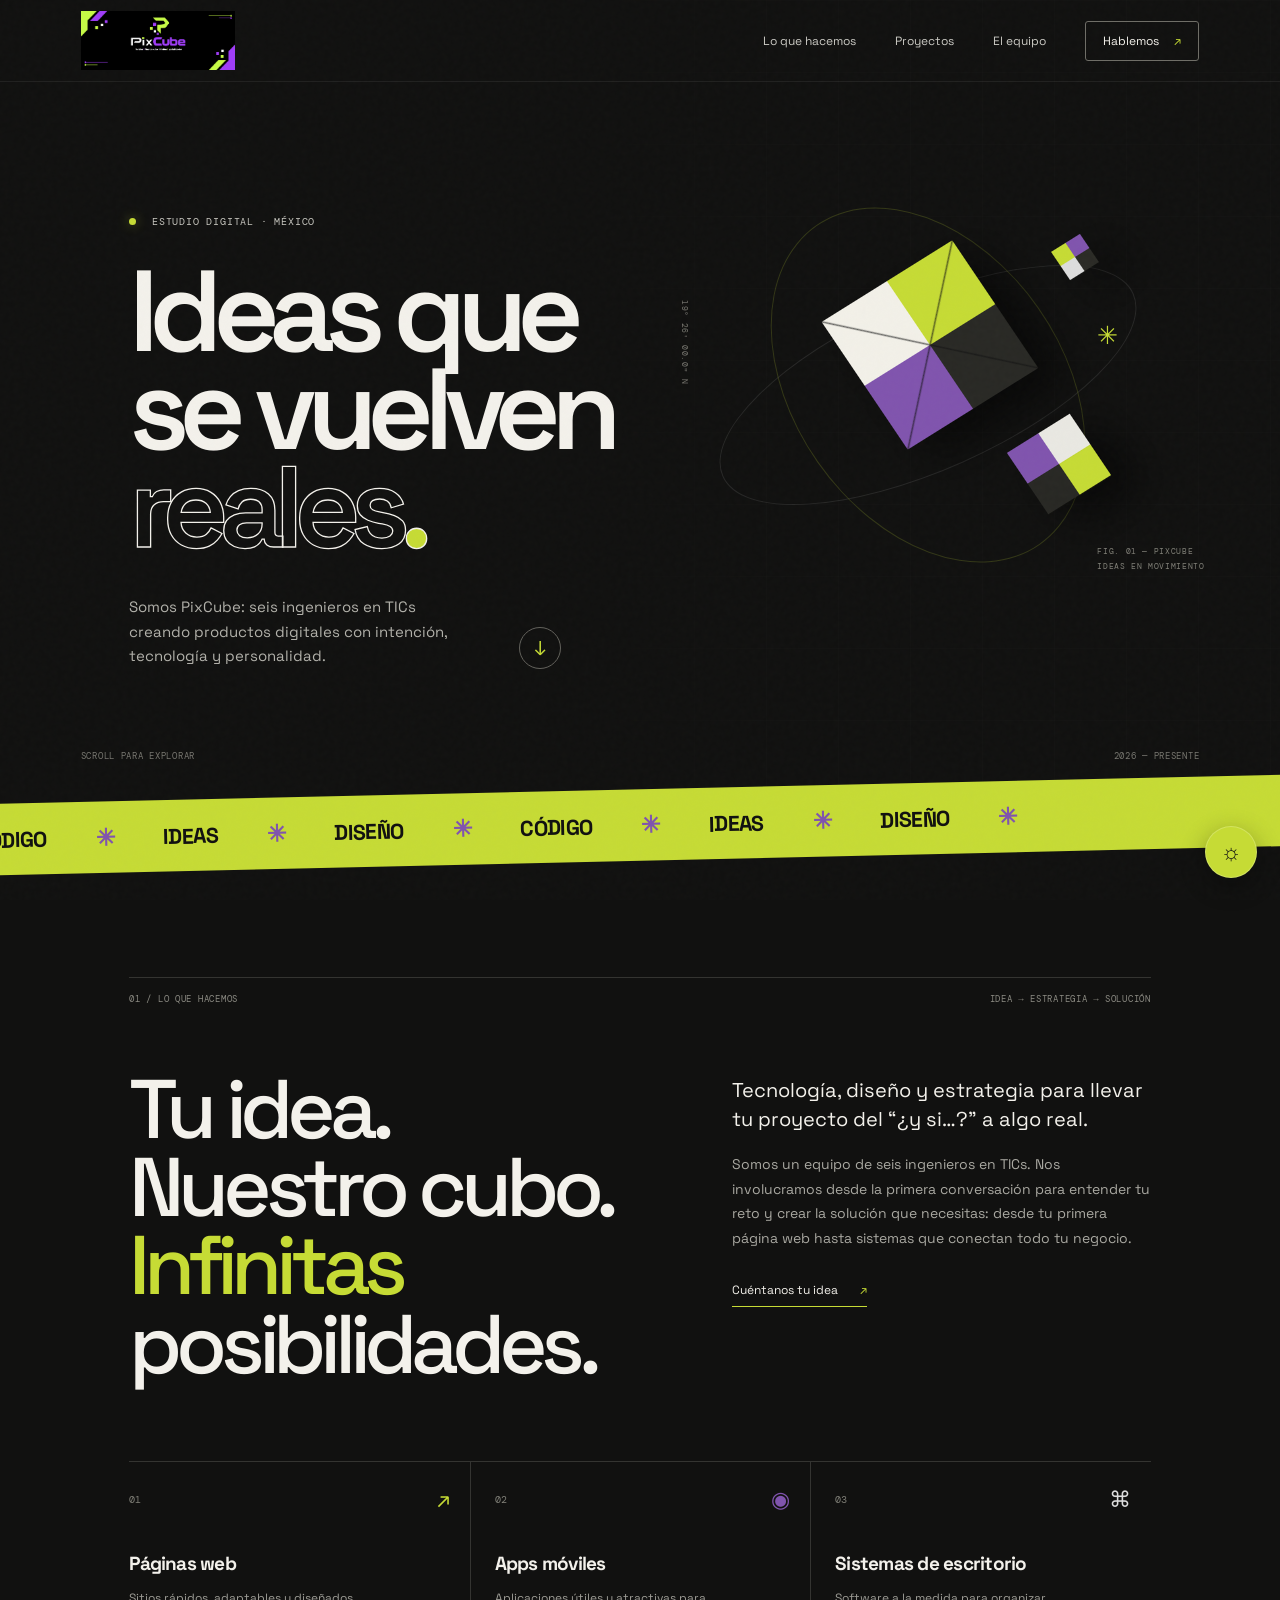
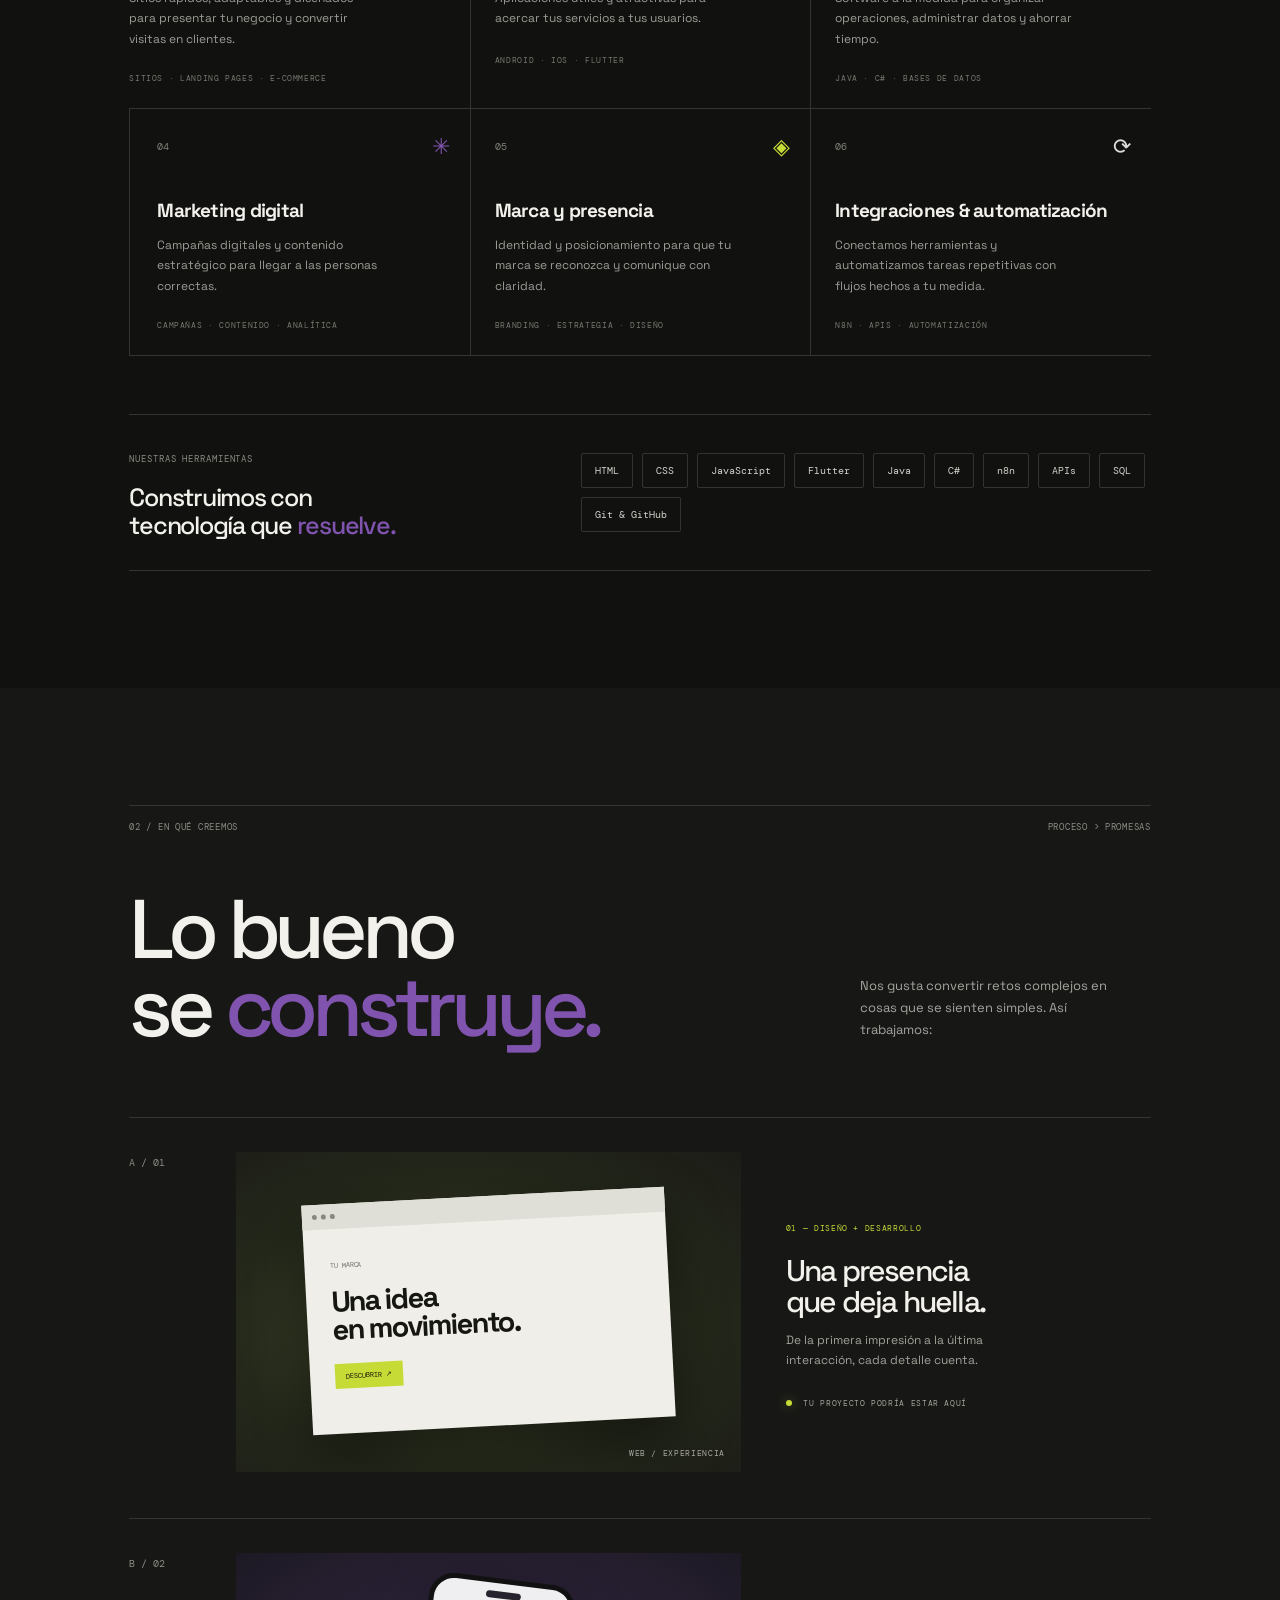
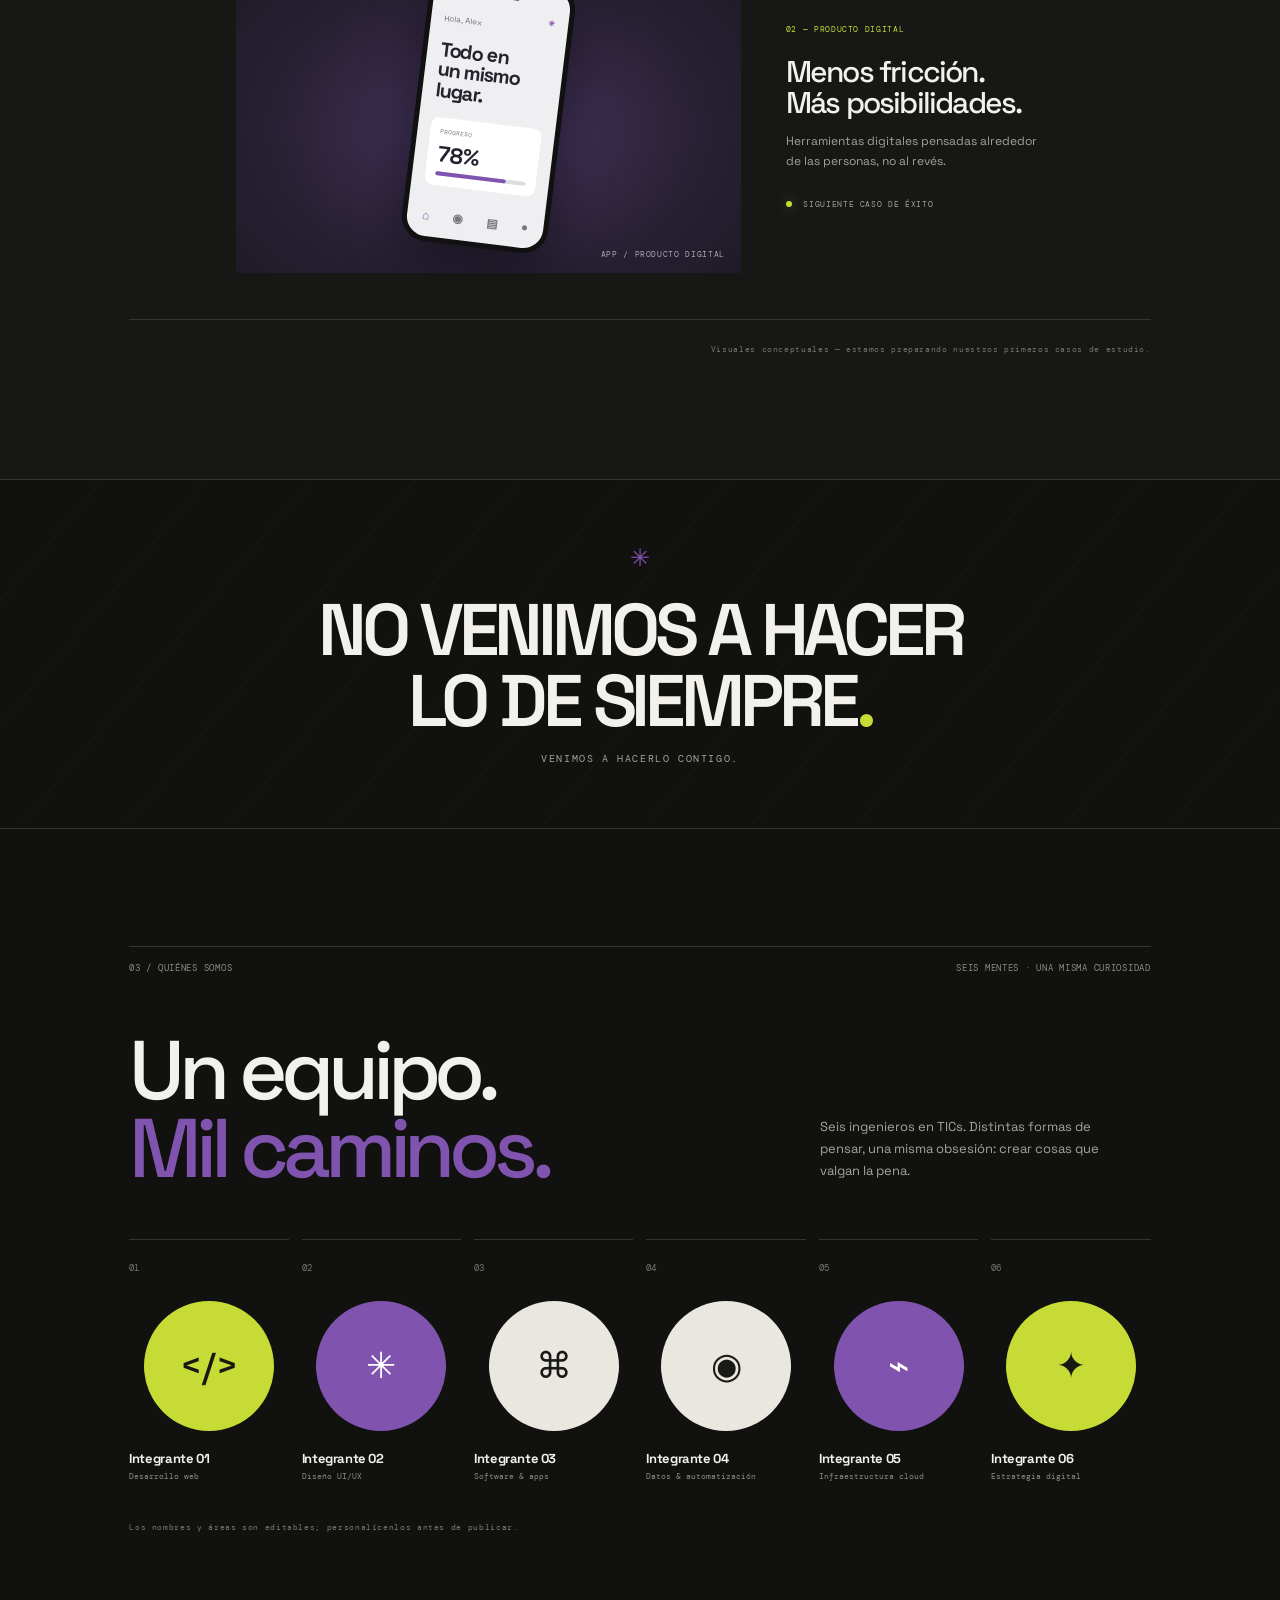
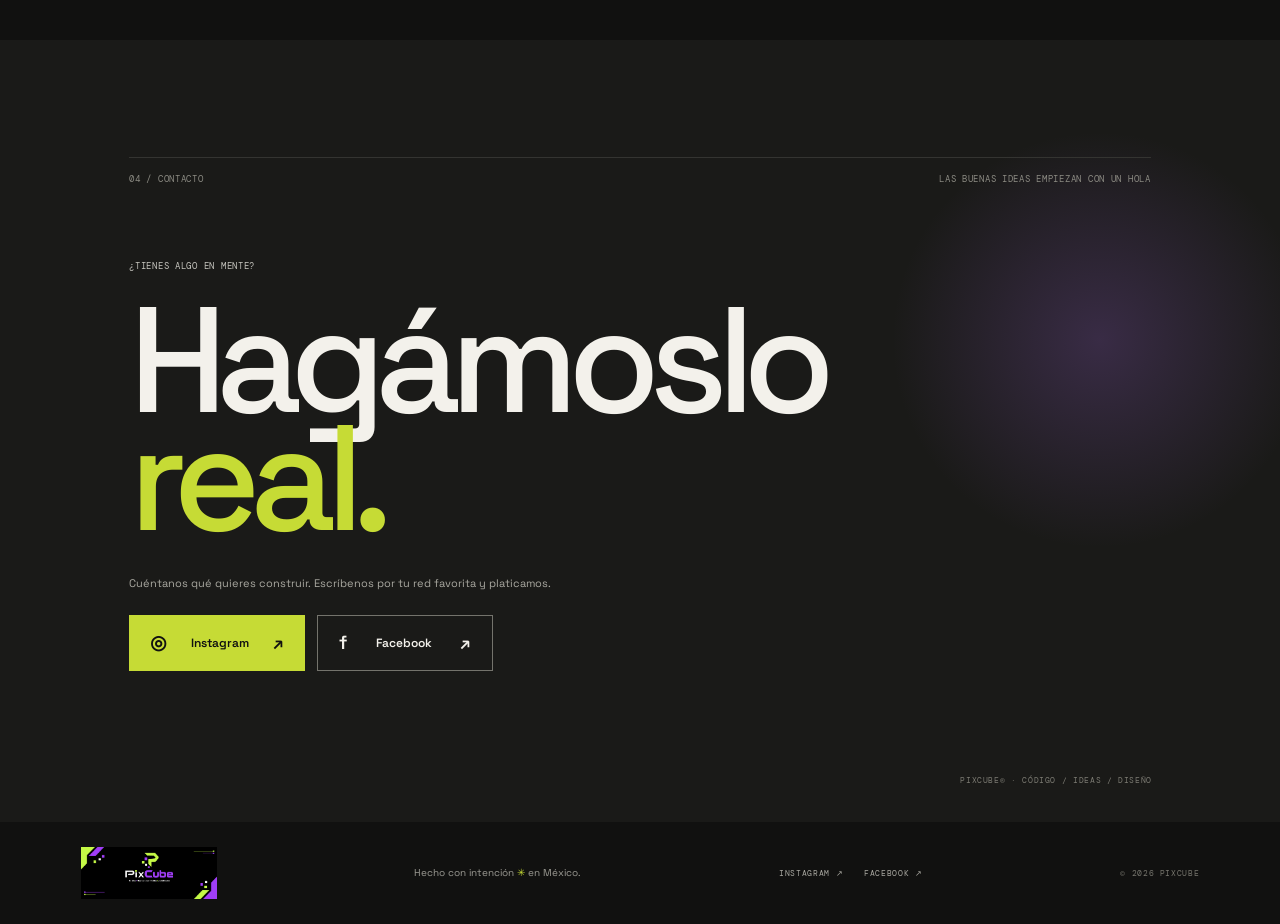
==== index.html @ d9f5628c "Add files via upload" ====
<!doctype html>
<html lang="es">
<head>
  <meta charset="utf-8">
  <meta name="viewport" content="width=device-width, initial-scale=1">
  <meta name="theme-color" content="#111110">
  <meta name="description" content="PixCube: código, ideas y diseño. Somos un equipo de seis ingenieros en TICs que convierte ideas en experiencias digitales.">
  <title>PixCube® — Tecnología con ideas</title>
  <link rel="preconnect" href="https://fonts.googleapis.com">
  <link rel="preconnect" href="https://fonts.gstatic.com" crossorigin>
  <link href="https://fonts.googleapis.com/css2?family=DM+Mono:wght@400;500&family=Space+Grotesk:wght@400;500;600;700&display=swap" rel="stylesheet">
  <link rel="icon" type="image/png" href="assets/pixcube-mark.png">
  <link rel="stylesheet" href="styles.css">
</head>
<body>
  <div class="grain" aria-hidden="true"></div>
  <header class="topbar">
    <a class="wordmark" href="#inicio" aria-label="PixCube, inicio"><img src="assets/pixcube-logo-horizontal.png" alt="PixCube — Tu idea, nuestro cubo, infinitas posibilidades"></a>
    <button class="menu-toggle" aria-label="Abrir menú" aria-expanded="false"><i></i><i></i></button>
    <nav class="nav-links" aria-label="Navegación principal">
      <a href="#servicios">Lo que hacemos</a><a href="#proyectos">Proyectos</a><a href="#equipo">El equipo</a>
      <a class="nav-cta" href="#contacto">Hablemos <span>↗</span></a>
    </nav>
  </header>

  <main>
    <section class="hero" id="inicio">
      <div class="hero-grid" aria-hidden="true"></div>
      <div class="hero-copy">
        <p class="eyebrow"><span class="live-dot"></span> ESTUDIO DIGITAL · MÉXICO</p>
        <h1>Ideas que<br>se vuelven <span class="outlined">reales<span class="lime">.</span></span></h1>
        <div class="hero-bottom"><p>Somos PixCube: seis ingenieros en TICs creando productos digitales con intención, tecnología y personalidad.</p><a class="round-link" href="#servicios" aria-label="Descubrir PixCube">↓</a></div>
      </div>
      <div class="hero-art" aria-label="Composición geométrica PixCube">
        <div class="orbit orbit-a"></div><div class="orbit orbit-b"></div>
        <div class="cube cube-main"><span></span><span></span><span></span><span></span></div>
        <div class="cube cube-small"><span></span><span></span><span></span><span></span></div>
        <div class="cube cube-tiny"><span></span><span></span><span></span><span></span></div>
        <span class="art-star">✳</span><span class="art-label">FIG. 01 — PIXCUBE<br>IDEAS EN MOVIMIENTO</span>
        <span class="art-coordinate">19° 26′ 00.0″ N</span>
      </div>
      <div class="hero-edge"><span>SCROLL PARA EXPLORAR</span><span>2026 — PRESENTE</span></div>
    </section>

    <section class="ticker" aria-label="Código, ideas y diseño"><div class="ticker-track"><span>CÓDIGO</span><b>✳</b><span>IDEAS</span><b>✳</b><span>DISEÑO</span><b>✳</b><span>CÓDIGO</span><b>✳</b><span>IDEAS</span><b>✳</b><span>DISEÑO</span><b>✳</b></div></section>

    <section class="intro section-pad" id="servicios">
      <div class="section-kicker"><span>01 / LO QUE HACEMOS</span><span>IDEA → ESTRATEGIA → SOLUCIÓN</span></div>
      <div class="intro-layout"><h2>Tu idea.<br>Nuestro cubo.<br><span class="lime">Infinitas</span><br>posibilidades.</h2><div class="intro-text"><p class="large-copy">Tecnología, diseño y estrategia para llevar tu proyecto del “¿y si…?” a algo real.</p><p>Somos un equipo de seis ingenieros en TICs. Nos involucramos desde la primera conversación para entender tu reto y crear la solución que necesitas: desde tu primera página web hasta sistemas que conectan todo tu negocio.</p><a class="text-link" href="#contacto">Cuéntanos tu idea <span>↗</span></a></div></div>
      <div class="service-grid">
        <article class="service-card"><span class="service-no">01</span><div class="service-icon icon-web">↗</div><h3>Páginas web</h3><p>Sitios rápidos, adaptables y diseñados para presentar tu negocio y convertir visitas en clientes.</p><span class="service-tags">SITIOS · LANDING PAGES · E-COMMERCE</span></article>
        <article class="service-card"><span class="service-no">02</span><div class="service-icon icon-design">◉</div><h3>Apps móviles</h3><p>Aplicaciones útiles y atractivas para acercar tus servicios a tus usuarios.</p><span class="service-tags">ANDROID · IOS · FLUTTER</span></article>
        <article class="service-card"><span class="service-no">03</span><div class="service-icon icon-data">⌘</div><h3>Sistemas de escritorio</h3><p>Software a la medida para organizar operaciones, administrar datos y ahorrar tiempo.</p><span class="service-tags">JAVA · C# · BASES DE DATOS</span></article>
        <article class="service-card"><span class="service-no">04</span><div class="service-icon icon-design">✳</div><h3>Marketing digital</h3><p>Campañas digitales y contenido estratégico para llegar a las personas correctas.</p><span class="service-tags">CAMPAÑAS · CONTENIDO · ANALÍTICA</span></article>
        <article class="service-card"><span class="service-no">05</span><div class="service-icon icon-web">◈</div><h3>Marca y presencia</h3><p>Identidad y posicionamiento para que tu marca se reconozca y comunique con claridad.</p><span class="service-tags">BRANDING · ESTRATEGIA · DISEÑO</span></article>
        <article class="service-card"><span class="service-no">06</span><div class="service-icon icon-data">⟳</div><h3>Integraciones & automatización</h3><p>Conectamos herramientas y automatizamos tareas repetitivas con flujos hechos a tu medida.</p><span class="service-tags">N8N · APIS · AUTOMATIZACIÓN</span></article>
      </div>
      <div class="stack-panel"><div><span class="stack-label">NUESTRAS HERRAMIENTAS</span><h3>Construimos con<br>tecnología que <span class="purple">resuelve.</span></h3></div><div class="tech-chips" aria-label="Tecnologías y herramientas"><span>HTML</span><span>CSS</span><span>JavaScript</span><span>Flutter</span><span>Java</span><span>C#</span><span>n8n</span><span>APIs</span><span>SQL</span><span>Git & GitHub</span></div></div>
    </section>

    <section class="work section-pad" id="proyectos">
      <div class="section-kicker"><span>02 / EN QUÉ CREEMOS</span><span>PROCESO > PROMESAS</span></div>
      <div class="work-heading"><h2>Lo bueno<br>se <span class="purple">construye.</span></h2><p>Nos gusta convertir retos complejos en cosas que se sienten simples. Así trabajamos:</p></div>
      <div class="project-list">
        <article class="project-row"><div class="project-index">A / 01</div><div class="project-visual visual-one"><div class="mini-window"><div class="window-bar"><i></i><i></i><i></i></div><div class="window-content"><span class="window-chip">TU MARCA</span><b>Una idea<br>en movimiento.</b><span class="window-button">DESCUBRIR ↗</span></div></div><span class="visual-note">WEB / EXPERIENCIA</span></div><div class="project-info"><span class="project-type">01 — DISEÑO + DESARROLLO</span><h3>Una presencia<br>que deja huella.</h3><p>De la primera impresión a la última interacción, cada detalle cuenta.</p><span class="project-status"><i></i> TU PROYECTO PODRÍA ESTAR AQUÍ</span></div></article>
        <article class="project-row project-row-reverse"><div class="project-index">B / 02</div><div class="project-visual visual-two"><div class="phone-mock"><div class="phone-top"></div><span class="phone-greeting">Hola, Alex <b>✳</b></span><span class="phone-title">Todo en<br>un mismo lugar.</span><div class="phone-card"><span>PROGRESO</span><b>78%</b><i><i></i></i></div><div class="phone-tabs"><b>⌂</b><b>◉</b><b>▤</b><b>●</b></div></div><span class="visual-note">APP / PRODUCTO DIGITAL</span></div><div class="project-info"><span class="project-type">02 — PRODUCTO DIGITAL</span><h3>Menos fricción.<br>Más posibilidades.</h3><p>Herramientas digitales pensadas alrededor de las personas, no al revés.</p><span class="project-status"><i></i> SIGUIENTE CASO DE ÉXITO</span></div></article>
      </div>
      <p class="work-footnote">Visuales conceptuales — estamos preparando nuestros primeros casos de estudio.</p>
    </section>

    <section class="manifesto"><div class="manifesto-mark">✳</div><p>NO VENIMOS A HACER<br>LO DE SIEMPRE<span class="lime">.</span></p><span>VENIMOS A HACERLO CONTIGO.</span><div class="manifesto-lines"></div></section>

    <section class="team section-pad" id="equipo">
      <div class="section-kicker"><span>03 / QUIÉNES SOMOS</span><span>SEIS MENTES · UNA MISMA CURIOSIDAD</span></div>
      <div class="team-heading"><h2>Un equipo.<br><span class="purple">Mil caminos.</span></h2><p>Seis ingenieros en TICs. Distintas formas de pensar, una misma obsesión: crear cosas que valgan la pena.</p></div>
      <div class="team-grid">
        <article class="team-card"><span class="team-number">01</span><div class="avatar avatar-lime">&lt;/&gt;</div><h3>Integrante 01</h3><p>Desarrollo web</p></article>
        <article class="team-card"><span class="team-number">02</span><div class="avatar avatar-purple">✳</div><h3>Integrante 02</h3><p>Diseño UI/UX</p></article>
        <article class="team-card"><span class="team-number">03</span><div class="avatar avatar-white">⌘</div><h3>Integrante 03</h3><p>Software & apps</p></article>
        <article class="team-card"><span class="team-number">04</span><div class="avatar avatar-white">◉</div><h3>Integrante 04</h3><p>Datos & automatización</p></article>
        <article class="team-card"><span class="team-number">05</span><div class="avatar avatar-purple">⌁</div><h3>Integrante 05</h3><p>Infraestructura cloud</p></article>
        <article class="team-card"><span class="team-number">06</span><div class="avatar avatar-lime">✦</div><h3>Integrante 06</h3><p>Estrategia digital</p></article>
      </div>
      <p class="team-note">Los nombres y áreas son editables; personalícenlos antes de publicar.</p>
    </section>

    <section class="contact section-pad" id="contacto"><div class="contact-orb"></div><div class="section-kicker"><span>04 / CONTACTO</span><span>LAS BUENAS IDEAS EMPIEZAN CON UN HOLA</span></div><div class="contact-content"><p class="eyebrow">¿TIENES ALGO EN MENTE?</p><h2>Hagámoslo<br><span class="lime">real.</span></h2><p class="contact-small">Cuéntanos qué quieres construir. Escríbenos por tu red favorita y platicamos.</p><div class="contact-actions"><a class="contact-button" href="https://instagram.com/pixcubeoficial" target="_blank" rel="noopener noreferrer"><span class="social-glyph">◎</span>Instagram <span>↗</span></a><a class="contact-button contact-button-alt" href="https://www.facebook.com/profile.php?id=61595142443809" target="_blank" rel="noopener noreferrer"><span class="social-glyph">f</span>Facebook <span>↗</span></a></div></div><div class="contact-coord">PIXCUBE® · CÓDIGO / IDEAS / DISEÑO</div></section>
  </main>

  <footer class="footer"><a class="wordmark" href="#inicio"><img src="assets/pixcube-logo-horizontal.png" alt="PixCube"></a><p>Hecho con intención <span class="lime">✳</span> en México.</p><div class="socials"><a href="https://instagram.com/pixcubeoficial" target="_blank" rel="noopener noreferrer">INSTAGRAM ↗</a><a href="https://www.facebook.com/profile.php?id=61595142443809" target="_blank" rel="noopener noreferrer">FACEBOOK ↗</a></div><span class="copyright">© <span id="year">2026</span> PIXCUBE</span></footer>
  <button class="theme-toggle" type="button" aria-label="Cambiar a tema claro" title="Cambiar tema"><span class="theme-icon" aria-hidden="true">☼</span><span class="theme-tooltip">Cambiar tema</span></button>
  <script src="script.js"></script>
</body>
</html>
---- styles.css ----
:root{--bg:#111110;--panel:#181817;--ink:#f3f1eb;--muted:#a09f98;--lime:#c6db35;--purple:#8054ae;--line:#343431;--mono:'DM Mono',monospace;--sans:'Space Grotesk',sans-serif}*{box-sizing:border-box}html{scroll-behavior:smooth}body{margin:0;background:var(--bg);color:var(--ink);font-family:var(--sans);overflow-x:hidden}::selection{background:var(--lime);color:var(--bg)}a{color:inherit;text-decoration:none}.grain{position:fixed;inset:0;z-index:10;pointer-events:none;opacity:.07;background-image:url("data:image/svg+xml,%3Csvg viewBox='0 0 180 180' xmlns='http://www.w3.org/2000/svg'%3E%3Cfilter id='n'%3E%3CfeTurbulence type='fractalNoise' baseFrequency='.92' numOctaves='3' stitchTiles='stitch'/%3E%3C/filter%3E%3Crect width='100%25' height='100%25' filter='url(%23n)' opacity='.28'/%3E%3C/svg%3E")}.topbar{height:82px;padding:0 6.3%;display:flex;align-items:center;justify-content:space-between;border-bottom:1px solid #ffffff12;position:absolute;z-index:12;top:0;width:100%}.wordmark{display:flex;align-items:center;gap:10px;font-weight:700;font-size:21px;letter-spacing:-1.2px}.wordmark>span:last-child>span{color:var(--purple)}.wordmark sup{font:9px var(--mono);vertical-align:top;margin-left:2px}.mark{width:31px;height:31px;display:grid;place-items:center;background:var(--lime);color:var(--bg);font-weight:700;font-size:19px;position:relative}.mark span{position:absolute;color:var(--purple);font-size:10px;right:-3px;top:-5px}.nav-links{display:flex;align-items:center;gap:39px;font-size:12px;color:#cac9c3}.nav-links a{transition:color .2s}.nav-links a:hover,.socials a:hover{color:var(--lime)}.nav-links .nav-cta{padding:11px 17px;border:1px solid #6f6e67;border-radius:3px;color:var(--ink)}.nav-cta span{color:var(--lime);padding-left:12px}.menu-toggle{display:none}.hero{height:min(790px,100vh);min-height:690px;padding:170px 10.1% 68px;display:flex;align-items:center;position:relative;overflow:hidden}.hero-grid{position:absolute;inset:0 0 0 43%;opacity:.16;background-image:linear-gradient(#68685b33 1px,transparent 1px),linear-gradient(90deg,#68685b33 1px,transparent 1px);background-size:72px 72px;mask-image:linear-gradient(90deg,transparent,#000 35%,#000)}.hero-copy{position:relative;z-index:2;width:58%;padding-bottom:18px}.eyebrow,.section-kicker,.service-tags,.project-type,.project-status,.visual-note,.art-label,.art-coordinate,.hero-edge,.contact-coord,.copyright,.socials,.work-footnote,.team-note{font:10px var(--mono);letter-spacing:.08em}.eyebrow{color:#c7c6bf}.live-dot,.project-status i{display:inline-block;width:7px;height:7px;background:var(--lime);border-radius:50%;margin-right:9px;box-shadow:0 0 12px #c6db3570;animation:pulse 2s infinite}@keyframes pulse{50%{box-shadow:0 0 22px #c6db35b0}}h1{font-size:clamp(70px,9vw,137px);line-height:.85;letter-spacing:-.09em;margin:35px 0 38px;font-weight:600}h1 .outlined{color:transparent;-webkit-text-stroke:1.3px var(--ink)}.lime{color:var(--lime)}.purple{color:var(--purple)}.hero-bottom{display:flex;align-items:flex-end;gap:70px}.hero-bottom p{font-size:15px;line-height:1.65;color:#b2b1aa;max-width:320px;margin:0}.round-link{border:1px solid #62615b;border-radius:50%;width:42px;height:42px;display:grid;place-items:center;color:var(--lime);font-size:20px;transition:.3s}.round-link:hover{background:var(--lime);color:var(--bg);transform:translateY(5px)}.hero-art{width:45%;height:470px;position:absolute;right:5%;top:150px;display:grid;place-items:center;perspective:900px}.orbit{position:absolute;border:1px solid #ffffff18;border-radius:50%;transform:rotate(-24deg)}.orbit-a{width:450px;height:170px;animation:orbit 16s linear infinite}.orbit-b{width:390px;height:270px;transform:rotate(55deg);border-color:#c6db3530;animation:orbit 23s linear infinite reverse}@keyframes orbit{to{transform:rotate(336deg)}}.cube{position:absolute;transform:rotate(-32deg) skew(2deg);animation:float 5s ease-in-out infinite;filter:drop-shadow(20px 24px 22px #0008)}.cube span{position:absolute;display:block}.cube-main{width:154px;height:154px;top:118px;left:calc(50% - 75px);animation-delay:-1.4s}.cube-main span:nth-child(1){inset:0 50% 50% 0;background:#f2f0e8;clip-path:polygon(0 0,100% 0,100% 100%,0 100%)}.cube-main span:nth-child(2){inset:0 0 50% 50%;background:var(--lime);clip-path:polygon(0 0,100% 0,100% 100%,0 100%)}.cube-main span:nth-child(3){inset:50% 50% 0 0;background:var(--purple);clip-path:polygon(0 0,100% 0,100% 100%,0 100%)}.cube-main span:nth-child(4){inset:50% 0 0 50%;background:#292925;clip-path:polygon(0 0,100% 0,100% 100%,0 100%)}.cube-main:after{content:'';position:absolute;inset:0;background:linear-gradient(135deg,transparent 49.5%,#111 50%,transparent 50.7%),linear-gradient(45deg,transparent 49.5%,#111 50%,transparent 50.7%);opacity:.65}.cube-small{width:74px;height:74px;top:277px;left:calc(50% + 94px);animation-delay:-3s}.cube-small span:nth-child(1){inset:0 50% 50% 0;background:var(--purple)}.cube-small span:nth-child(2){inset:0 0 50% 50%;background:#e9e8e2}.cube-small span:nth-child(3){inset:50% 50% 0 0;background:#282824}.cube-small span:nth-child(4){inset:50% 0 0 50%;background:var(--lime)}.cube-tiny{width:34px;height:34px;top:90px;left:calc(50% + 130px);animation-delay:-2s}.cube-tiny span:nth-child(1){inset:0 50% 50% 0;background:var(--lime)}.cube-tiny span:nth-child(2){inset:0 0 50% 50%;background:var(--purple)}.cube-tiny span:nth-child(3){inset:50% 50% 0 0;background:#ddd}.cube-tiny span:nth-child(4){inset:50% 0 0 50%;background:#2b2b26}@keyframes float{0%,100%{translate:0 0;rotate:-32deg}50%{translate:0 -18px;rotate:-27deg}}.art-star{position:absolute;color:var(--lime);font-size:25px;right:17%;top:36%}.art-label{position:absolute;right:2%;bottom:47px;line-height:1.8;color:#818078;font-size:8px}.art-coordinate{position:absolute;left:7%;top:32%;writing-mode:vertical-rl;color:#77766f;font-size:8px}.hero-edge{position:absolute;bottom:28px;left:6.3%;right:6.3%;display:flex;justify-content:space-between;color:#77766f;font-size:9px}.ticker{height:70px;background:var(--lime);color:var(--bg);overflow:hidden;display:flex;align-items:center;transform:rotate(-1.3deg) scale(1.02);width:102%;margin-left:-1%;position:relative;z-index:2}.ticker-track{display:flex;align-items:center;gap:48px;white-space:nowrap;animation:marquee 22s linear infinite;font-size:21px;font-weight:700;letter-spacing:-.04em}.ticker-track b{font-size:23px;color:var(--purple)}@keyframes marquee{to{transform:translateX(-45%)}}.section-pad{padding:117px 10.1%}.section-kicker{display:flex;justify-content:space-between;border-top:1px solid var(--line);padding-top:15px;color:#8c8b83;font-size:9px}.intro-layout{display:grid;grid-template-columns:1.1fr .9fr;gap:9%;padding:65px 0 78px}.intro h2,.work h2,.team h2,.contact h2{font-size:clamp(50px,6.5vw,88px);line-height:.94;letter-spacing:-.075em;margin:0;font-weight:500}.intro-text{padding-top:6px;max-width:420px}.intro-text p{color:#a9a8a1;line-height:1.75;font-size:14px}.intro-text .large-copy{font-size:20px;line-height:1.45;color:var(--ink);margin:0 0 18px}.text-link{display:inline-block;margin-top:18px;border-bottom:1px solid var(--lime);padding-bottom:8px;font-size:12px}.text-link span{color:var(--lime);padding-left:19px}.service-grid{display:grid;grid-template-columns:repeat(3,1fr);border-top:1px solid var(--line);border-bottom:1px solid var(--line)}.service-card{padding:28px 25px 26px 0;position:relative;min-height:246px}.service-card+.service-card{border-left:1px solid var(--line);padding-left:27px}.service-no{font:10px var(--mono);color:#818078}.service-icon{position:absolute;right:20px;top:23px;font-size:22px;color:var(--lime);transition:transform .3s}.service-card:hover .service-icon{transform:rotate(45deg) scale(1.2)}.icon-design{color:var(--purple)}.icon-data{color:#ddd}.service-card h3{font-size:19px;margin:43px 0 10px;letter-spacing:-.04em}.service-card p{font-size:12px;line-height:1.7;color:#9d9c95;max-width:240px;min-height:43px}.service-tags{display:block;color:#77766e;font-size:8px;margin-top:24px}.work{background:#171716}.work-heading,.team-heading{display:flex;align-items:flex-end;justify-content:space-between;padding:57px 0 70px}.work-heading>p,.team-heading>p{max-width:260px;color:#a5a49e;font-size:13px;line-height:1.7;margin:0 3% 5px 20px}.project-row{display:grid;grid-template-columns:70px 1.15fr .85fr;gap:37px;align-items:center;border-top:1px solid #ffffff20;padding:34px 0 46px}.project-row:last-child{border-bottom:1px solid #ffffff20}.project-index{font:10px var(--mono);color:#8d8c84;align-self:start;padding-top:4px}.project-visual{height:320px;position:relative;display:grid;place-items:center;overflow:hidden}.visual-one{background:radial-gradient(ellipse at 45% 55%,#4b5331,#25291b 58%,#1b1c17)}.visual-two{background:radial-gradient(ellipse at 50% 55%,#493865,#282033 60%,#1d1924)}.mini-window{width:72%;height:72%;background:#efeee8;color:#161612;box-shadow:0 22px 55px #0007;transform:rotate(-3deg);transition:transform .6s cubic-bezier(.2,.8,.2,1)}.project-row:hover .mini-window{transform:rotate(0) translateY(-8px)}.window-bar{height:25px;background:#dfded7;display:flex;align-items:center;gap:4px;padding-left:10px}.window-bar i{width:5px;height:5px;border-radius:50%;background:#89877e}.window-content{padding:23px 25px}.window-chip{font:7px var(--mono);color:#74736a}.window-content b{display:block;font-size:29px;line-height:.95;letter-spacing:-.07em;margin:15px 0 20px}.window-button{font:7px var(--mono);background:var(--lime);padding:8px 11px}.visual-note{position:absolute;bottom:14px;right:16px;color:#ffffff9c;font-size:8px}.phone-mock{height:270px;width:147px;border:5px solid #111;border-radius:25px;background:#efeef0;color:#27232e;box-shadow:0 22px 55px #0007;position:relative;padding:28px 13px 13px;transform:rotate(7deg);transition:transform .5s}.project-row:hover .phone-mock{transform:rotate(2deg) translateY(-7px)}.phone-top{position:absolute;top:8px;left:50%;transform:translateX(-50%);width:35px;height:7px;border-radius:10px;background:#27232e}.phone-greeting{font-size:8px;color:#77727d}.phone-greeting b{float:right;color:var(--purple)}.phone-title{display:block;font-size:20px;font-weight:700;line-height:1.02;letter-spacing:-1px;margin-top:13px}.phone-card{margin-top:17px;background:#fff;padding:10px;border-radius:8px}.phone-card span{display:block;font:6px var(--mono);color:#777}.phone-card>b{font-size:22px;display:block;margin:4px 0}.phone-card>i{height:4px;background:#ddd;display:block;border-radius:3px}.phone-card>i i{display:block;background:var(--purple);width:78%;height:100%;border-radius:3px}.phone-tabs{position:absolute;bottom:13px;left:15px;right:15px;display:flex;justify-content:space-between;color:#7b7682;font-size:12px}.phone-tabs b:first-child{color:var(--purple)}.project-info{padding:10px 0 10px 8px}.project-type{color:var(--lime);font-size:8px}.project-info h3{font-size:30px;line-height:1.03;letter-spacing:-.06em;font-weight:500;margin:20px 0 12px}.project-info p{font-size:12px;color:#a2a19a;line-height:1.7;max-width:260px}.project-status{display:block;color:#a3a299;font-size:8px;margin-top:27px}.project-status i{width:6px;height:6px;margin-right:6px}.work-footnote{text-align:right;color:#797870;font-size:8px;padding-top:16px}.manifesto{min-height:350px;position:relative;display:flex;flex-direction:column;align-items:center;justify-content:center;text-align:center;overflow:hidden;border-bottom:1px solid var(--line);border-top:1px solid var(--line)}.manifesto p{z-index:1;font-size:clamp(33px,6vw,73px);font-weight:600;line-height:.96;letter-spacing:-.07em;margin:22px 0 16px}.manifesto>span{z-index:1;font:10px var(--mono);letter-spacing:.16em;color:#a5a49c}.manifesto-mark{z-index:1;color:var(--purple);font-size:24px;animation:spin 12s linear infinite}@keyframes spin{to{transform:rotate(360deg)}}.manifesto-lines{position:absolute;inset:-20%;opacity:.15;background:repeating-linear-gradient(130deg,transparent 0 78px,#8e8d8130 79px 80px)}.team{padding-bottom:100px}.team-heading{padding-bottom:52px}.team-heading>p{max-width:300px}.team-grid{display:grid;grid-template-columns:repeat(6,1fr);gap:13px}.team-card{min-width:0;border-top:1px solid var(--line);padding:15px 0 17px;position:relative}.team-number{font:9px var(--mono);color:#77766f}.avatar{margin:25px auto 19px;width:min(100%,130px);aspect-ratio:1;border-radius:50%;display:grid;place-items:center;font-size:36px;font-weight:500;transition:transform .4s cubic-bezier(.2,.8,.2,1)}.team-card:hover .avatar{transform:rotate(-9deg) scale(1.06)}.avatar-lime{background:var(--lime);color:#171713}.avatar-purple{background:var(--purple);color:#fff}.avatar-white{background:#e9e7df;color:#191917}.team-card h3{font-size:13px;letter-spacing:-.03em;margin:0 0 4px}.team-card p{font:8px var(--mono);color:#8e8d85;margin:0}.team-note{color:#7d7c75;font-size:8px;margin-top:24px}.contact{background:#1a1a18;position:relative;overflow:hidden;min-height:590px}.contact-orb{position:absolute;width:420px;height:420px;border-radius:50%;background:radial-gradient(circle,#8054ae4d,transparent 70%);right:-30px;top:90px;animation:breathe 5s ease-in-out infinite}@keyframes breathe{50%{transform:scale(1.18);opacity:.65}}.contact .section-kicker{position:relative;z-index:1}.contact-content{position:relative;z-index:1;padding:66px 0 34px}.contact-content .eyebrow{font-size:9px}.contact h2{font-size:clamp(80px,12vw,150px);line-height:.79;margin:29px 0 38px}.contact-button{background:var(--lime);color:var(--bg);padding:16px 21px;display:inline-flex;gap:53px;align-items:center;font-size:12px;font-weight:600;transition:background .2s,transform .2s}.contact-button:hover{background:#e0ef73;transform:translateY(-3px)}.contact-button span{font-size:17px}.contact-small{font-size:11px;color:#aaa9a1;margin-top:19px}.contact-coord{position:absolute;right:10%;bottom:37px;color:#7c7b73;font-size:8px}.footer{min-height:100px;padding:25px 6.3%;display:flex;align-items:center;justify-content:space-between;gap:20px}.footer .wordmark{font-size:18px}.footer .mark{width:27px;height:27px}.footer>p{font-size:10px;color:#9c9b94}.socials{display:flex;gap:21px;font-size:8px;color:#aaa9a2}.socials a{transition:color .2s}.copyright{color:#77766e;font-size:8px}
.reveal{opacity:0;transform:translateY(24px);transition:opacity .7s ease,transform .7s cubic-bezier(.2,.8,.2,1)}.reveal.visible{opacity:1;transform:none}
@media(max-width:850px){.hero{padding-left:7%;padding-right:7%}.hero-copy{width:67%}.hero-art{right:-12%;opacity:.73}.section-pad{padding-left:7%;padding-right:7%}.team-grid{grid-template-columns:repeat(3,1fr);row-gap:28px}.avatar{width:125px}.project-row{grid-template-columns:45px 1.05fr .95fr;gap:20px}.project-visual{height:280px}.nav-links{gap:20px}.hero-bottom{gap:35px}}
@media(max-width:620px){.topbar{height:68px;padding:0 6%}.menu-toggle{display:flex;flex-direction:column;gap:6px;background:transparent;border:0;padding:10px;z-index:14}.menu-toggle i{width:22px;height:1px;background:var(--ink);transition:.2s}.menu-toggle[aria-expanded=true] i:first-child{transform:translateY(3.5px) rotate(45deg)}.menu-toggle[aria-expanded=true] i:last-child{transform:translateY(-3.5px) rotate(-45deg)}.nav-links{position:fixed;inset:0;background:#111110f5;backdrop-filter:blur(15px);display:flex;flex-direction:column;justify-content:center;gap:28px;font-size:21px;transform:translateY(-10px);opacity:0;pointer-events:none;transition:.25s}.nav-links.open{opacity:1;transform:none;pointer-events:auto}.nav-links .nav-cta{font-size:15px;margin-top:10px}.hero{height:760px;min-height:0;padding:137px 7% 55px;align-items:flex-start}.hero-copy{width:100%;padding:0}.hero h1{font-size:clamp(65px,17vw,100px);margin:37px 0 24px}.hero-bottom{align-items:center;justify-content:space-between;gap:15px}.hero-bottom p{font-size:13px;max-width:280px}.hero-art{width:100%;height:330px;right:-7%;top:386px;opacity:.76;transform:scale(.82);transform-origin:center top}.hero-edge{left:7%;right:7%;bottom:18px;font-size:7px}.art-label{right:5%;bottom:16px}.ticker{height:58px}.ticker-track{font-size:17px;gap:30px}.section-pad{padding:78px 7%}.section-kicker{font-size:8px}.section-kicker span:last-child{max-width:45%;text-align:right}.intro-layout{grid-template-columns:1fr;gap:28px;padding:46px 0 44px}.intro h2,.work h2,.team h2{font-size:58px}.intro-text .large-copy{font-size:18px}.service-grid{grid-template-columns:1fr}.service-card,.service-card+.service-card{border-left:0;padding:23px 0;min-height:0;border-bottom:1px solid var(--line)}.service-card:last-child{border-bottom:0}.service-card h3{margin:28px 0 7px}.service-card p{min-height:0;max-width:290px}.service-tags{margin-top:13px}.service-icon{right:8px;top:25px}.work-heading,.team-heading{display:block;padding:43px 0}.work-heading>p,.team-heading>p{margin:19px 0 0;max-width:330px}.project-row,.project-row.project-row-reverse{grid-template-columns:32px 1fr;gap:13px;padding:25px 0 29px}.project-visual{height:250px;grid-column:2}.project-index{grid-row:1 / span 2}.project-info{grid-column:2;padding:4px 0 0}.project-info h3{font-size:26px;margin:13px 0 8px}.project-status{margin-top:17px}.work-footnote{text-align:left;line-height:1.7}.manifesto{min-height:290px;padding:30px 15px}.manifesto p{font-size:clamp(34px,10vw,54px)}.team-grid{grid-template-columns:repeat(2,1fr);gap:22px 14px}.avatar{width:min(100%,130px);margin:20px auto 15px}.team-card{padding-top:12px}.team-card h3{font-size:12px}.contact{min-height:530px}.contact-content{padding:59px 0 35px}.contact h2{font-size:clamp(85px,22vw,125px)}.contact-button{gap:27px}.contact-coord{left:7%;right:auto;font-size:7px}.footer{padding:24px 7%;display:grid;grid-template-columns:1fr 1fr;gap:16px}.footer>p{text-align:right}.socials{font-size:7px;gap:13px}.copyright{text-align:right}.wordmark{font-size:18px}}
@media(prefers-reduced-motion:reduce){*,*::before,*::after{scroll-behavior:auto!important;animation-duration:.01ms!important;animation-iteration-count:1!important;transition-duration:.01ms!important}.reveal{opacity:1;transform:none}}

/* Logo assets, expanded service grid, technology list and theme control */
.wordmark{gap:0}.wordmark img{display:block;width:154px;height:59px;object-fit:contain;background:#000}.footer .wordmark img{width:136px;height:52px}.service-grid{grid-template-columns:repeat(3,minmax(0,1fr))}.service-card{padding:25px 24px 25px 0;min-height:228px}.service-card:nth-child(3n+2),.service-card:nth-child(3n+3){border-left:1px solid var(--line);padding-left:24px}.service-card:nth-child(n+4){border-top:1px solid var(--line)}
.stack-panel{margin-top:58px;padding:31px 0;border-top:1px solid var(--line);border-bottom:1px solid var(--line);display:grid;grid-template-columns:1fr 1.4fr;gap:45px;align-items:center}.stack-label{font:9px var(--mono);letter-spacing:.1em;color:#8b8a82}.stack-panel h3{font-size:25px;line-height:1.1;letter-spacing:-.05em;margin:17px 0 0;font-weight:500}.tech-chips{display:flex;flex-wrap:wrap;gap:9px}.tech-chips span{font:10px var(--mono);padding:10px 13px;border:1px solid #ffffff25;color:#d4d3cc;border-radius:2px;transition:background .2s,color .2s,border-color .2s}.tech-chips span:hover{background:var(--lime);color:#111;border-color:var(--lime)}
.contact-actions{display:flex;gap:12px;flex-wrap:wrap;margin-top:25px}.contact-content .contact-small{margin-top:0}.contact-button{gap:16px;min-width:176px;justify-content:space-between}.contact-button .social-glyph{font-size:19px;line-height:1}.contact-button-alt{background:transparent;color:var(--ink);border:1px solid #74736c}.contact-button-alt:hover{background:var(--ink);color:var(--bg)}
.theme-toggle{position:fixed;z-index:20;right:23px;bottom:22px;width:52px;height:52px;border-radius:50%;border:1px solid #ffffff35;background:var(--lime);color:#111;display:grid;place-items:center;box-shadow:0 8px 26px #0005;cursor:pointer;transition:transform .25s,background .25s}.theme-toggle:hover{transform:rotate(-12deg) scale(1.08)}.theme-icon{font-size:23px;line-height:1}.theme-tooltip{position:absolute;right:62px;white-space:nowrap;background:var(--ink);color:var(--bg);padding:8px 11px;font:9px var(--mono);opacity:0;transform:translateX(6px);transition:.2s;pointer-events:none}.theme-toggle:hover .theme-tooltip,.theme-toggle:focus-visible .theme-tooltip{opacity:1;transform:none}
html[data-theme="light"]{--bg:#f5f4ee;--ink:#171715;--panel:#e9e8e1;--line:#d4d2c9}html[data-theme="light"] body{background:var(--bg);color:var(--ink)}html[data-theme="light"] .topbar{border-color:#16161220}html[data-theme="light"] .nav-links{color:#43433e}html[data-theme="light"] .nav-links .nav-cta{border-color:#8d8b82;color:var(--ink)}html[data-theme="light"] .hero-grid{opacity:.12}html[data-theme="light"] .hero-bottom p,html[data-theme="light"] .intro-text p,html[data-theme="light"] .work-heading>p,html[data-theme="light"] .team-heading>p{color:#5e5d56}html[data-theme="light"] .section-kicker,html[data-theme="light"] .eyebrow{color:#65645e}html[data-theme="light"] .service-card p{color:#65645e}html[data-theme="light"] .service-tags,html[data-theme="light"] .team-note{color:#68675f}html[data-theme="light"] .work,html[data-theme="light"] .contact{background:#e9e8e1}html[data-theme="light"] .project-row,html[data-theme="light"] .project-row:last-child{border-color:#c9c7be}html[data-theme="light"] .project-info p,html[data-theme="light"] .project-status{color:#5d5c55}html[data-theme="light"] .work-footnote{color:#66655e}html[data-theme="light"] .manifesto{border-color:#d4d2c9}html[data-theme="light"] .manifesto>span{color:#5c5b55}html[data-theme="light"] .contact-small{color:#55544e}html[data-theme="light"] .contact-coord{color:#66655f}html[data-theme="light"] .footer>p,html[data-theme="light"] .socials{color:#55544e}html[data-theme="light"] .copyright{color:#696860}html[data-theme="light"] .tech-chips span{color:#34332e;border-color:#2222}html[data-theme="light"] .tech-chips span:hover{color:#111;border-color:var(--lime)}html[data-theme="light"] .contact-button-alt{color:var(--ink);border-color:#77766e}html[data-theme="light"] .contact-button-alt:hover{background:#171715;color:#f3f1eb}html[data-theme="light"] .theme-toggle{background:#171715;color:#f5f4ee;border-color:#777}
@media(max-width:850px){.stack-panel{gap:25px}.wordmark img{width:143px;height:54px}}
@media(max-width:620px){.wordmark img{width:132px;height:51px}.footer .wordmark img{width:126px;height:48px}.service-grid{grid-template-columns:1fr}.service-card:nth-child(n){border-left:0;border-top:0;padding:23px 0;min-height:0;border-bottom:1px solid var(--line)}.service-card:last-child{border-bottom:0}.stack-panel{grid-template-columns:1fr;gap:23px;margin-top:38px;padding:27px 0}.stack-panel h3{font-size:23px}.tech-chips{gap:7px}.tech-chips span{padding:8px 10px;font-size:9px}.contact-actions{gap:9px}.contact-button{min-width:0;padding:14px 15px;gap:12px}.theme-toggle{right:14px;bottom:14px;width:47px;height:47px}.theme-tooltip{display:none}}
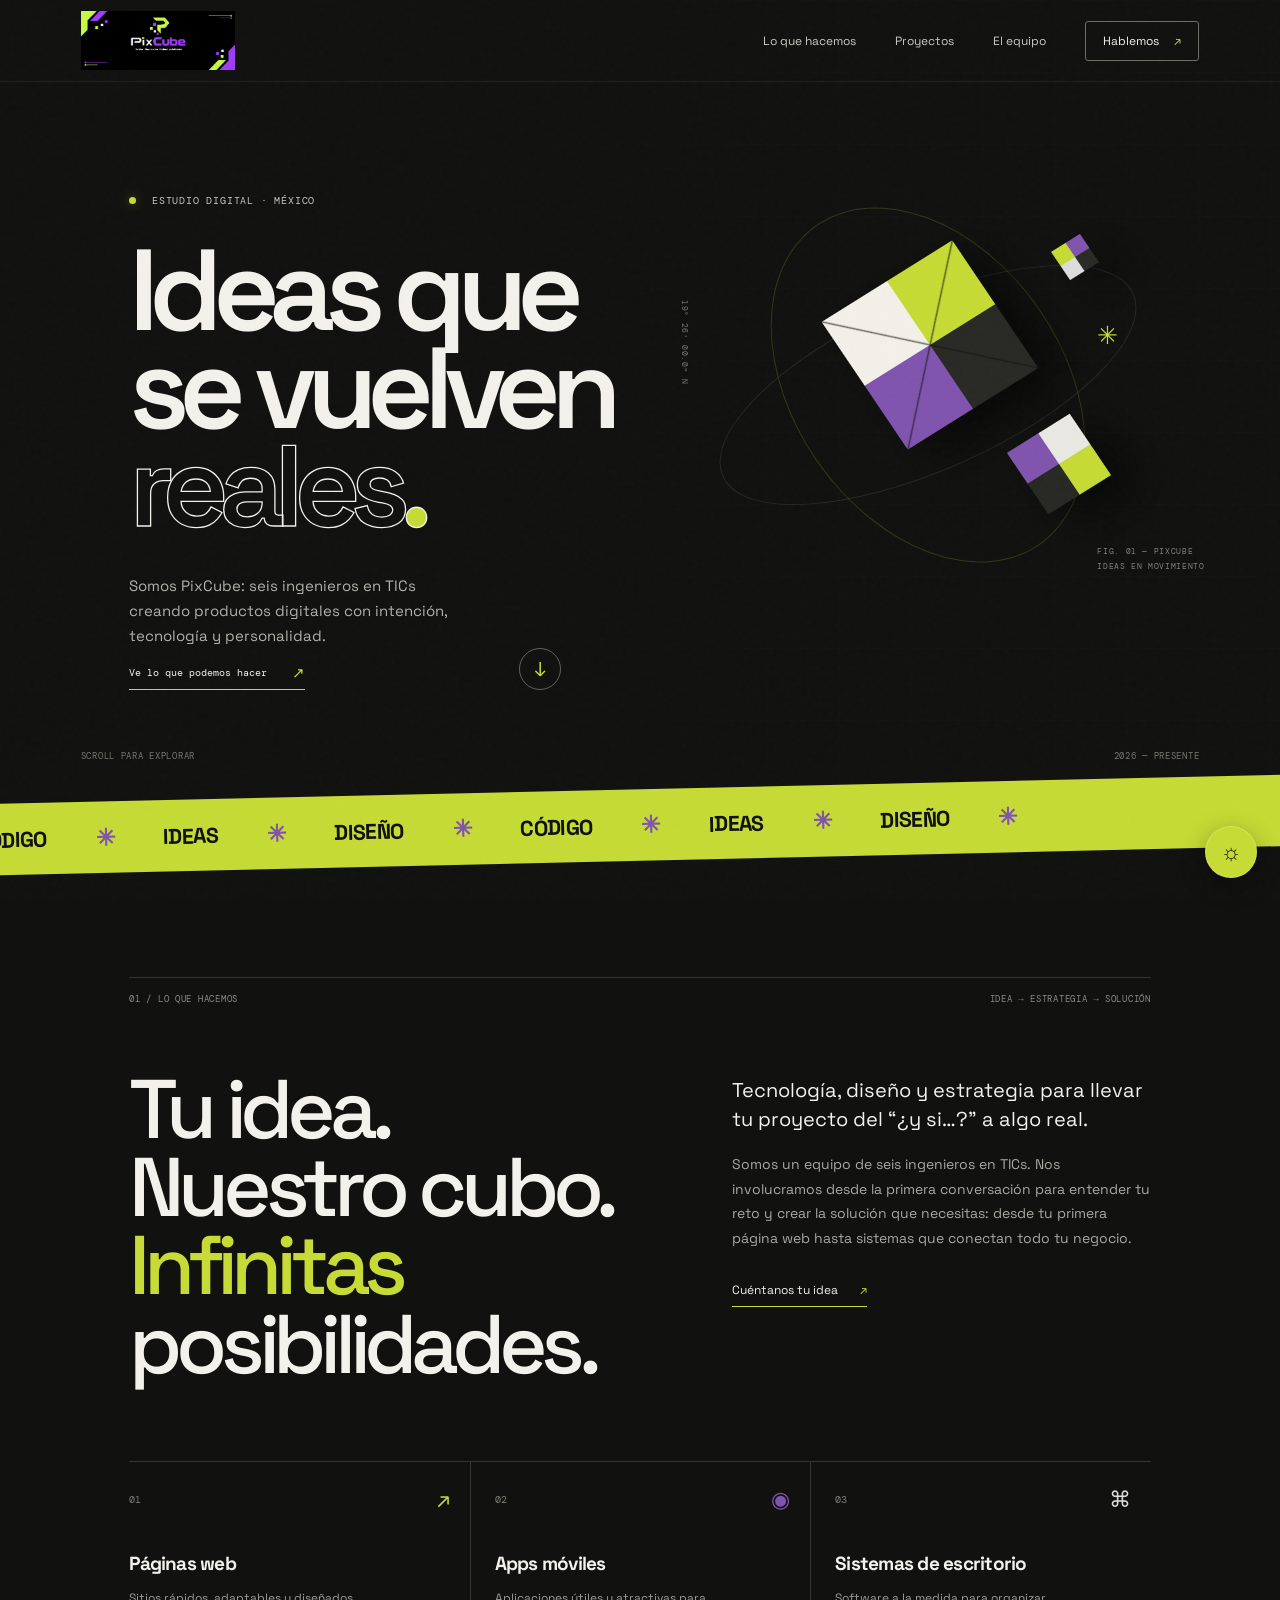
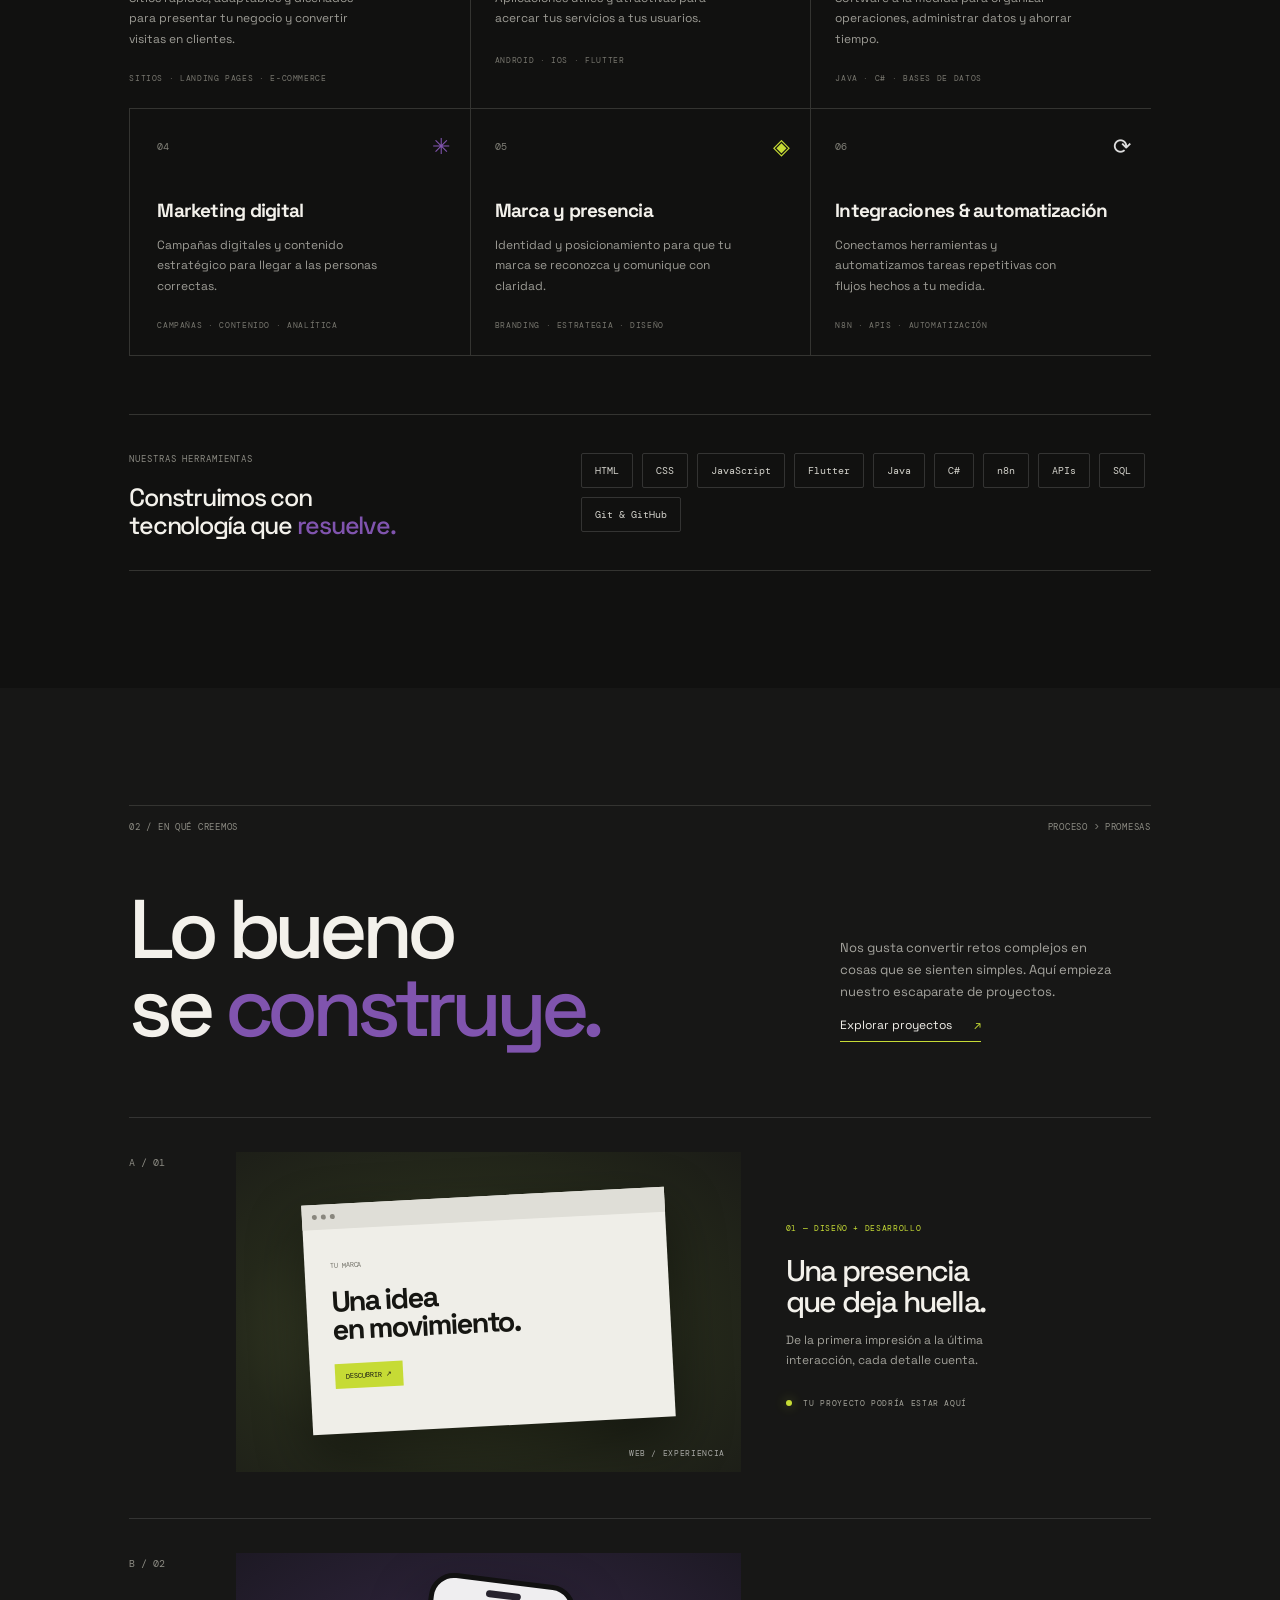
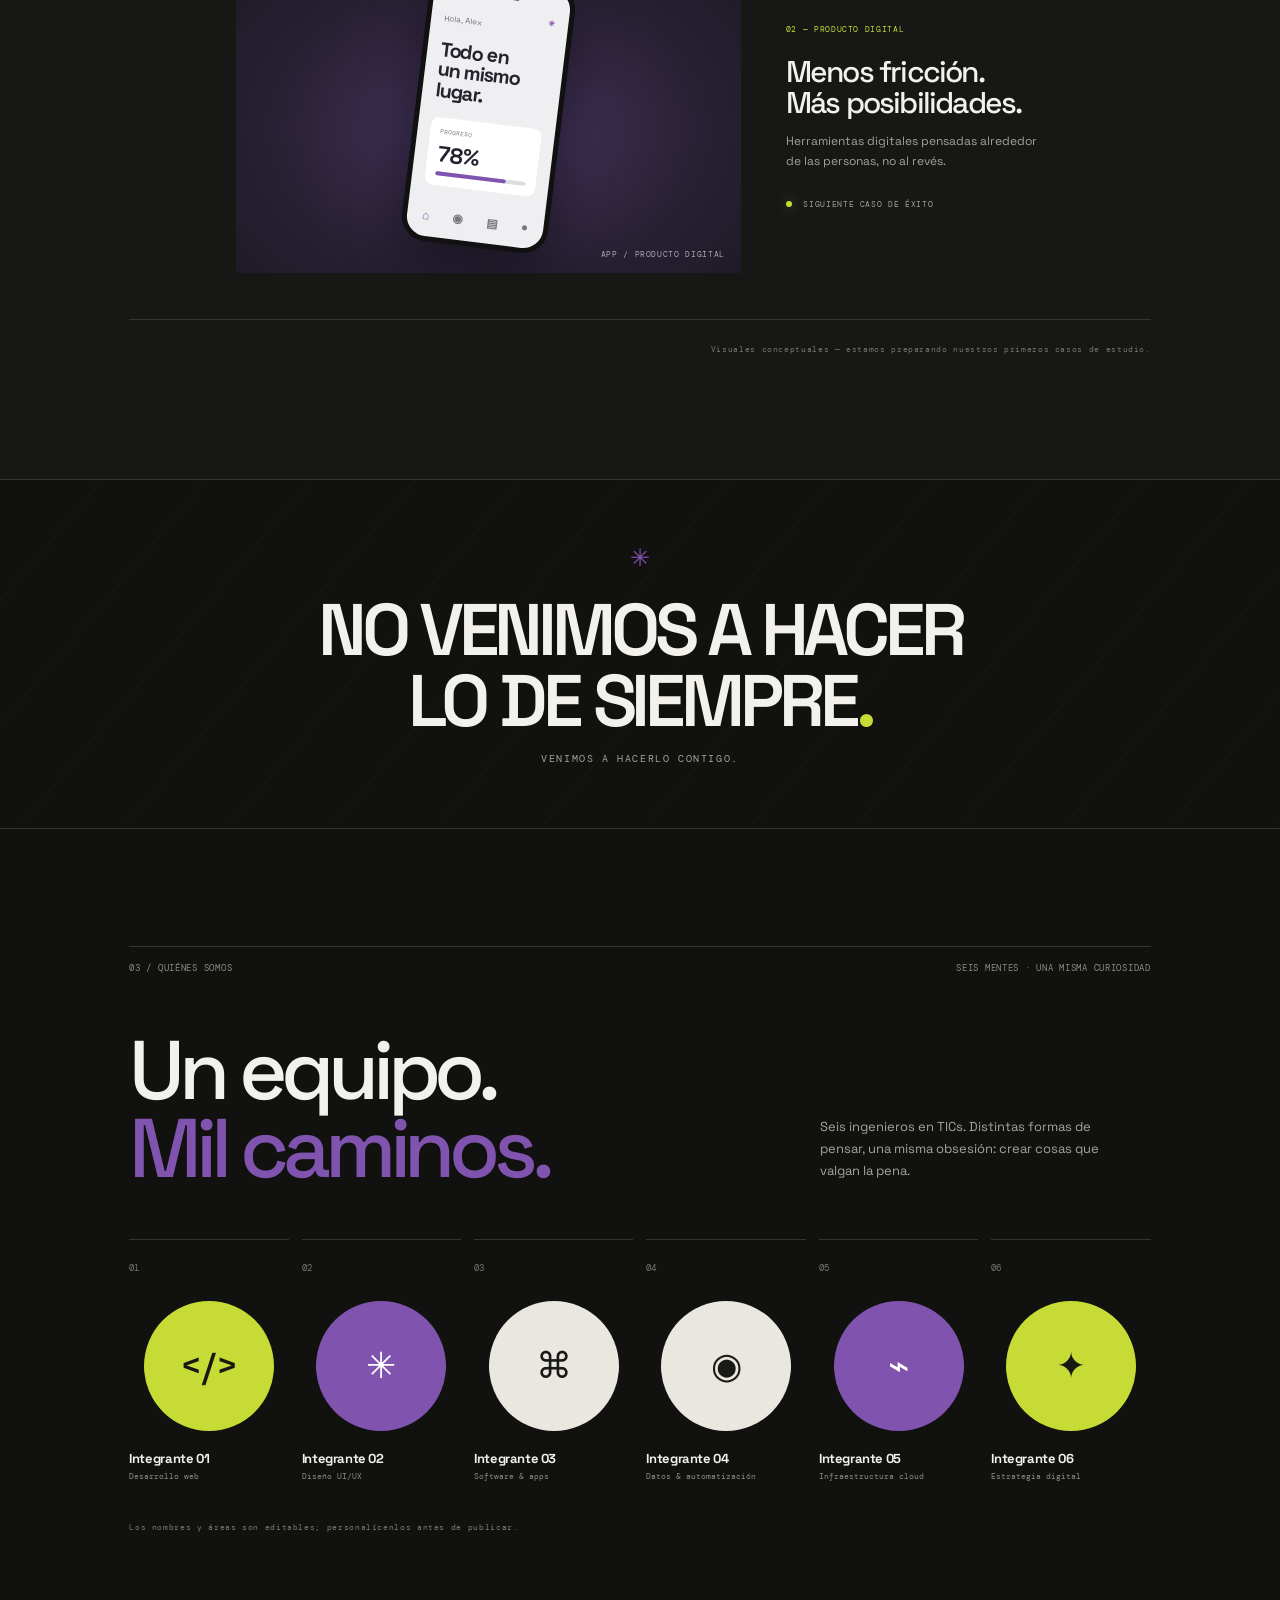
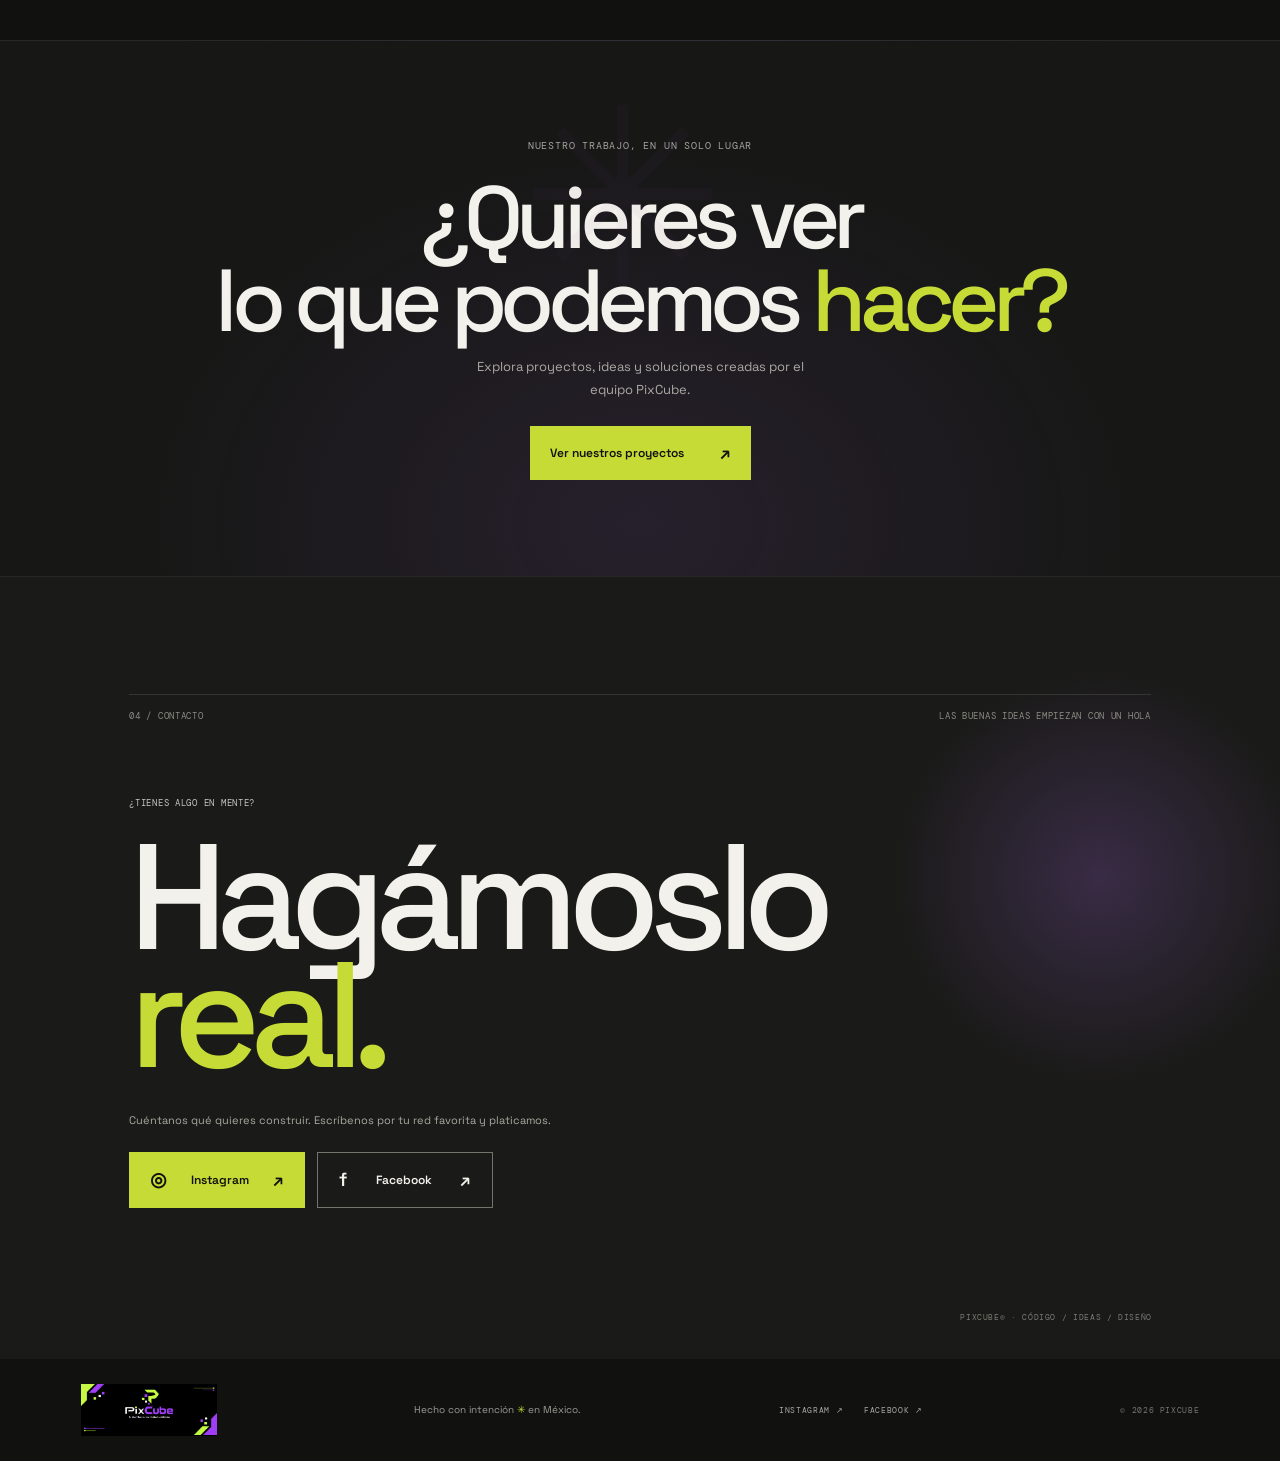
==== commit db991c6d: "Add files via upload" ====
--- a/index.html
+++ b/index.html
@@ -18,7 +18,7 @@
     <a class="wordmark" href="#inicio" aria-label="PixCube, inicio"><img src="assets/pixcube-logo-horizontal.png" alt="PixCube — Tu idea, nuestro cubo, infinitas posibilidades"></a>
     <button class="menu-toggle" aria-label="Abrir menú" aria-expanded="false"><i></i><i></i></button>
     <nav class="nav-links" aria-label="Navegación principal">
-      <a href="#servicios">Lo que hacemos</a><a href="#proyectos">Proyectos</a><a href="#equipo">El equipo</a>
+      <a href="#servicios">Lo que hacemos</a><a href="proyectos.html">Proyectos</a><a href="#equipo">El equipo</a>
       <a class="nav-cta" href="#contacto">Hablemos <span>↗</span></a>
     </nav>
   </header>
@@ -29,7 +29,7 @@
       <div class="hero-copy">
         <p class="eyebrow"><span class="live-dot"></span> ESTUDIO DIGITAL · MÉXICO</p>
         <h1>Ideas que<br>se vuelven <span class="outlined">reales<span class="lime">.</span></span></h1>
-        <div class="hero-bottom"><p>Somos PixCube: seis ingenieros en TICs creando productos digitales con intención, tecnología y personalidad.</p><a class="round-link" href="#servicios" aria-label="Descubrir PixCube">↓</a></div>
+        <div class="hero-bottom"><div><p>Somos PixCube: seis ingenieros en TICs creando productos digitales con intención, tecnología y personalidad.</p><a class="hero-project-link" href="proyectos.html">Ve lo que podemos hacer <span>↗</span></a></div><a class="round-link" href="#servicios" aria-label="Descubrir PixCube">↓</a></div>
       </div>
       <div class="hero-art" aria-label="Composición geométrica PixCube">
         <div class="orbit orbit-a"></div><div class="orbit orbit-b"></div>
@@ -60,7 +60,7 @@
 
     <section class="work section-pad" id="proyectos">
       <div class="section-kicker"><span>02 / EN QUÉ CREEMOS</span><span>PROCESO > PROMESAS</span></div>
-      <div class="work-heading"><h2>Lo bueno<br>se <span class="purple">construye.</span></h2><p>Nos gusta convertir retos complejos en cosas que se sienten simples. Así trabajamos:</p></div>
+      <div class="work-heading"><h2>Lo bueno<br>se <span class="purple">construye.</span></h2><div class="work-actions"><p>Nos gusta convertir retos complejos en cosas que se sienten simples. Aquí empieza nuestro escaparate de proyectos.</p><a class="text-link" href="proyectos.html">Explorar proyectos <span>↗</span></a></div></div>
       <div class="project-list">
         <article class="project-row"><div class="project-index">A / 01</div><div class="project-visual visual-one"><div class="mini-window"><div class="window-bar"><i></i><i></i><i></i></div><div class="window-content"><span class="window-chip">TU MARCA</span><b>Una idea<br>en movimiento.</b><span class="window-button">DESCUBRIR ↗</span></div></div><span class="visual-note">WEB / EXPERIENCIA</span></div><div class="project-info"><span class="project-type">01 — DISEÑO + DESARROLLO</span><h3>Una presencia<br>que deja huella.</h3><p>De la primera impresión a la última interacción, cada detalle cuenta.</p><span class="project-status"><i></i> TU PROYECTO PODRÍA ESTAR AQUÍ</span></div></article>
         <article class="project-row project-row-reverse"><div class="project-index">B / 02</div><div class="project-visual visual-two"><div class="phone-mock"><div class="phone-top"></div><span class="phone-greeting">Hola, Alex <b>✳</b></span><span class="phone-title">Todo en<br>un mismo lugar.</span><div class="phone-card"><span>PROGRESO</span><b>78%</b><i><i></i></i></div><div class="phone-tabs"><b>⌂</b><b>◉</b><b>▤</b><b>●</b></div></div><span class="visual-note">APP / PRODUCTO DIGITAL</span></div><div class="project-info"><span class="project-type">02 — PRODUCTO DIGITAL</span><h3>Menos fricción.<br>Más posibilidades.</h3><p>Herramientas digitales pensadas alrededor de las personas, no al revés.</p><span class="project-status"><i></i> SIGUIENTE CASO DE ÉXITO</span></div></article>
@@ -84,6 +84,14 @@
       <p class="team-note">Los nombres y áreas son editables; personalícenlos antes de publicar.</p>
     </section>
 
+    <section class="home-project-cta">
+      <div class="home-project-orbit" aria-hidden="true">✳</div>
+      <p class="eyebrow">NUESTRO TRABAJO, EN UN SOLO LUGAR</p>
+      <h2>¿Quieres ver<br>lo que podemos <span class="lime">hacer?</span></h2>
+      <p class="home-project-copy">Explora proyectos, ideas y soluciones creadas por el equipo PixCube.</p>
+      <a class="home-project-button" href="proyectos.html">Ver nuestros proyectos <span>↗</span></a>
+    </section>
+
     <section class="contact section-pad" id="contacto"><div class="contact-orb"></div><div class="section-kicker"><span>04 / CONTACTO</span><span>LAS BUENAS IDEAS EMPIEZAN CON UN HOLA</span></div><div class="contact-content"><p class="eyebrow">¿TIENES ALGO EN MENTE?</p><h2>Hagámoslo<br><span class="lime">real.</span></h2><p class="contact-small">Cuéntanos qué quieres construir. Escríbenos por tu red favorita y platicamos.</p><div class="contact-actions"><a class="contact-button" href="https://instagram.com/pixcubeoficial" target="_blank" rel="noopener noreferrer"><span class="social-glyph">◎</span>Instagram <span>↗</span></a><a class="contact-button contact-button-alt" href="https://www.facebook.com/profile.php?id=61595142443809" target="_blank" rel="noopener noreferrer"><span class="social-glyph">f</span>Facebook <span>↗</span></a></div></div><div class="contact-coord">PIXCUBE® · CÓDIGO / IDEAS / DISEÑO</div></section>
   </main>
 
--- a/styles.css
+++ b/styles.css
@@ -12,3 +12,10 @@
 html[data-theme="light"]{--bg:#f5f4ee;--ink:#171715;--panel:#e9e8e1;--line:#d4d2c9}html[data-theme="light"] body{background:var(--bg);color:var(--ink)}html[data-theme="light"] .topbar{border-color:#16161220}html[data-theme="light"] .nav-links{color:#43433e}html[data-theme="light"] .nav-links .nav-cta{border-color:#8d8b82;color:var(--ink)}html[data-theme="light"] .hero-grid{opacity:.12}html[data-theme="light"] .hero-bottom p,html[data-theme="light"] .intro-text p,html[data-theme="light"] .work-heading>p,html[data-theme="light"] .team-heading>p{color:#5e5d56}html[data-theme="light"] .section-kicker,html[data-theme="light"] .eyebrow{color:#65645e}html[data-theme="light"] .service-card p{color:#65645e}html[data-theme="light"] .service-tags,html[data-theme="light"] .team-note{color:#68675f}html[data-theme="light"] .work,html[data-theme="light"] .contact{background:#e9e8e1}html[data-theme="light"] .project-row,html[data-theme="light"] .project-row:last-child{border-color:#c9c7be}html[data-theme="light"] .project-info p,html[data-theme="light"] .project-status{color:#5d5c55}html[data-theme="light"] .work-footnote{color:#66655e}html[data-theme="light"] .manifesto{border-color:#d4d2c9}html[data-theme="light"] .manifesto>span{color:#5c5b55}html[data-theme="light"] .contact-small{color:#55544e}html[data-theme="light"] .contact-coord{color:#66655f}html[data-theme="light"] .footer>p,html[data-theme="light"] .socials{color:#55544e}html[data-theme="light"] .copyright{color:#696860}html[data-theme="light"] .tech-chips span{color:#34332e;border-color:#2222}html[data-theme="light"] .tech-chips span:hover{color:#111;border-color:var(--lime)}html[data-theme="light"] .contact-button-alt{color:var(--ink);border-color:#77766e}html[data-theme="light"] .contact-button-alt:hover{background:#171715;color:#f3f1eb}html[data-theme="light"] .theme-toggle{background:#171715;color:#f5f4ee;border-color:#777}
 @media(max-width:850px){.stack-panel{gap:25px}.wordmark img{width:143px;height:54px}}
 @media(max-width:620px){.wordmark img{width:132px;height:51px}.footer .wordmark img{width:126px;height:48px}.service-grid{grid-template-columns:1fr}.service-card:nth-child(n){border-left:0;border-top:0;padding:23px 0;min-height:0;border-bottom:1px solid var(--line)}.service-card:last-child{border-bottom:0}.stack-panel{grid-template-columns:1fr;gap:23px;margin-top:38px;padding:27px 0}.stack-panel h3{font-size:23px}.tech-chips{gap:7px}.tech-chips span{padding:8px 10px;font-size:9px}.contact-actions{gap:9px}.contact-button{min-width:0;padding:14px 15px;gap:12px}.theme-toggle{right:14px;bottom:14px;width:47px;height:47px}.theme-tooltip{display:none}}
+.work-actions{max-width:280px;margin:0 3% 5px 20px}.work-actions p{color:#a5a49e;font-size:13px;line-height:1.7;margin:0}.work-actions .text-link{margin-top:13px}.projects-hero{min-height:660px;padding:190px 10.1% 90px;position:relative;overflow:hidden;background:var(--bg)}.projects-hero h1{font-size:clamp(75px,11vw,145px);line-height:.82;letter-spacing:-.09em;margin:38px 0 22px;position:relative;z-index:1}.projects-hero h1 .outlined{color:transparent;-webkit-text-stroke:1.3px var(--ink)}.projects-lede{position:relative;z-index:1;max-width:390px;color:#aaa9a2;line-height:1.7;font-size:14px}.projects-hero .text-link{position:relative;z-index:1}.projects-decoration{position:absolute;right:8%;top:175px;width:400px;height:380px;opacity:.78}.projects-decoration .cube-main{top:100px;left:calc(50% - 75px);animation-duration:6s}.projects-decoration .cube-small{top:255px;left:calc(50% + 90px)}.projects-catalog{padding-top:86px}.projects-toolbar{display:flex;align-items:flex-end;justify-content:space-between;padding:50px 0 42px}.projects-toolbar h2{font-size:clamp(50px,6vw,78px);line-height:.95;letter-spacing:-.075em;font-weight:500;margin:0}.project-filters{display:flex;gap:8px;flex-wrap:wrap;justify-content:flex-end}.filter-button{font:9px var(--mono);color:var(--muted);background:transparent;border:1px solid var(--line);padding:10px 13px;cursor:pointer;transition:.2s}.filter-button:hover,.filter-button.active{background:var(--lime);border-color:var(--lime);color:#111}.projects-grid{display:grid;grid-template-columns:repeat(2,minmax(0,1fr));gap:25px}.portfolio-card{border:1px solid var(--line);background:var(--panel);min-width:0;transition:transform .3s,border-color .3s}.portfolio-card:hover{transform:translateY(-5px);border-color:var(--purple)}.portfolio-card[hidden]{display:none}.portfolio-art{height:280px;position:relative;overflow:hidden;display:grid;place-items:center;background:radial-gradient(ellipse at center,#3a4430,#22241d 68%)}.portfolio-art[data-variant="2"]{background:radial-gradient(ellipse at center,#43335a,#241e2c 68%)}.portfolio-art[data-variant="3"]{background:radial-gradient(ellipse at center,#354451,#1e252b 68%)}.portfolio-art[data-variant="4"]{background:radial-gradient(ellipse at center,#554332,#29231d 68%)}.portfolio-art img{width:100%;height:100%;object-fit:cover;transition:transform .5s}.portfolio-card:hover .portfolio-art img{transform:scale(1.04)}.portfolio-art-symbol{font-size:83px;color:var(--lime);text-shadow:0 10px 35px #0005;animation:float 5s ease-in-out infinite}.portfolio-card:nth-child(even) .portfolio-art-symbol{color:#a165df}.portfolio-category{position:absolute;left:15px;top:15px;font:8px var(--mono);padding:8px 10px;background:#111d;color:#f4f2ec;letter-spacing:.06em}.portfolio-details{padding:22px 24px 24px}.portfolio-meta{display:flex;justify-content:space-between;gap:15px;font:8px var(--mono);letter-spacing:.06em;color:#8a8981}.portfolio-details h3{font-size:24px;letter-spacing:-.05em;margin:16px 0 9px}.portfolio-details>p{font-size:12px;line-height:1.65;color:#a5a49e;max-width:450px;margin:0}.portfolio-tags{display:flex;flex-wrap:wrap;gap:7px;margin-top:18px}.portfolio-tags span{font:8px var(--mono);padding:7px 9px;border:1px solid var(--line);color:#a5a49e}.portfolio-link{display:inline-block;color:var(--lime);font:9px var(--mono);margin-top:18px}.projects-empty{border:1px solid var(--line);min-height:370px;display:flex;flex-direction:column;align-items:center;justify-content:center;text-align:center;padding:42px 20px;background:linear-gradient(135deg,transparent,#8054ae0b)}.empty-symbol{font-size:26px;color:var(--lime);animation:spin 12s linear infinite}.empty-kicker{font:9px var(--mono);color:#929189;letter-spacing:.1em;margin:18px 0 15px}.projects-empty h3{font-size:clamp(35px,5vw,58px);line-height:.98;letter-spacing:-.07em;margin:0;font-weight:500}.empty-copy{max-width:400px;color:#a5a49e;font-size:12px;line-height:1.7;margin:17px auto 23px}.projects-howto{font:8px var(--mono);color:#77766f;margin-top:18px}.projects-howto code{color:var(--lime)}.projects-cta{background:#1a1a18;padding:82px 10.1%;}.projects-cta h2{font-size:clamp(55px,8vw,95px);line-height:.91;letter-spacing:-.075em;margin:22px 0 28px;font-weight:500}.projects-cta .eyebrow{color:#a5a49e}
+ .projects-empty[hidden],.project-filters[hidden]{display:none!important}
+html[data-theme="light"] .projects-lede,html[data-theme="light"] .work-actions p,html[data-theme="light"] .portfolio-details>p,html[data-theme="light"] .empty-copy{color:#5e5d56}html[data-theme="light"] .portfolio-meta,html[data-theme="light"] .portfolio-tags span{color:#65645e}html[data-theme="light"] .projects-empty{background:linear-gradient(135deg,transparent,#8054ae10)}html[data-theme="light"] .projects-cta{background:#e9e8e1}html[data-theme="light"] .projects-cta .eyebrow{color:#65645e}
+@media(max-width:850px){.projects-decoration{right:-13%;opacity:.52}.projects-hero{padding-left:7%;padding-right:7%}.projects-catalog{padding-left:7%;padding-right:7%}.projects-cta{padding-left:7%;padding-right:7%}}
+@media(max-width:620px){.contact h2{font-size:clamp(58px,15.5vw,90px);letter-spacing:-.085em;max-width:100%;overflow-wrap:normal}.footer{padding-bottom:78px}.projects-hero{min-height:630px;padding:143px 7% 70px}.projects-hero h1{font-size:clamp(68px,17vw,100px);margin:37px 0 19px}.projects-lede{font-size:13px;max-width:320px}.projects-decoration{top:337px;right:-34%;transform:scale(.72);transform-origin:top center;opacity:.43}.projects-catalog{padding-top:65px}.projects-toolbar{display:block;padding:40px 0 29px}.projects-toolbar h2{font-size:55px}.project-filters{justify-content:flex-start;margin-top:24px}.filter-button{padding:9px 10px}.projects-grid{grid-template-columns:1fr;gap:16px}.portfolio-art{height:235px}.portfolio-details{padding:19px}.projects-empty{min-height:340px}.projects-cta{padding:65px 7%}.projects-cta h2{font-size:clamp(53px,13vw,76px)}.work-actions{margin:18px 0 0;max-width:330px}.work-actions p{font-size:12px}}
+.hero-project-link{display:inline-flex;align-items:center;gap:25px;margin-top:14px;padding-bottom:6px;border-bottom:1px solid var(--lime);font:10px var(--mono);color:var(--ink);transition:gap .2s,color .2s}.hero-project-link span{color:var(--lime);font-size:15px}.hero-project-link:hover{gap:34px;color:var(--lime)}.home-project-cta{position:relative;overflow:hidden;text-align:center;padding:88px 7% 96px;background:radial-gradient(ellipse at 50% 90%,#8054ae25,transparent 55%),#171716;border-top:1px solid #ffffff12;border-bottom:1px solid #ffffff12}.home-project-cta .eyebrow{color:#a5a49e}.home-project-cta h2{font-size:clamp(48px,7vw,88px);line-height:.94;letter-spacing:-.075em;font-weight:500;margin:25px 0 14px}.home-project-copy{color:#aaa9a2;font-size:13px;line-height:1.7;margin:0 auto 25px;max-width:360px}.home-project-button{position:relative;z-index:1;display:inline-flex;align-items:center;gap:36px;background:var(--lime);color:#111;padding:16px 20px;font-size:12px;font-weight:600;transition:transform .2s,background .2s}.home-project-button:hover{transform:translateY(-3px);background:#e0ef73}.home-project-button span{font-size:17px}.home-project-orbit{position:absolute;font-size:245px;line-height:1;color:#8054ae0a;left:calc(50% - 120px);top:35px;pointer-events:none;animation:spin 55s linear infinite}html[data-theme="light"] .home-project-cta{background:radial-gradient(ellipse at 50% 90%,#8054ae18,transparent 55%),#e9e8e1;border-color:#16161218}html[data-theme="light"] .home-project-copy{color:#5e5d56}html[data-theme="light"] .hero-project-link{color:var(--ink)}
+@media(max-width:620px){.hero-bottom{align-items:flex-end}.hero-bottom>div{max-width:calc(100% - 55px)}.hero-project-link{font-size:9px;gap:15px}.hero-project-link:hover{gap:20px}.home-project-cta{padding:69px 7% 75px}.home-project-cta h2{font-size:clamp(45px,12vw,62px)}.home-project-copy{font-size:12px;max-width:300px}.home-project-button{gap:20px;padding:15px 16px;font-size:11px}.home-project-orbit{font-size:190px;left:calc(50% - 95px);top:34px}}
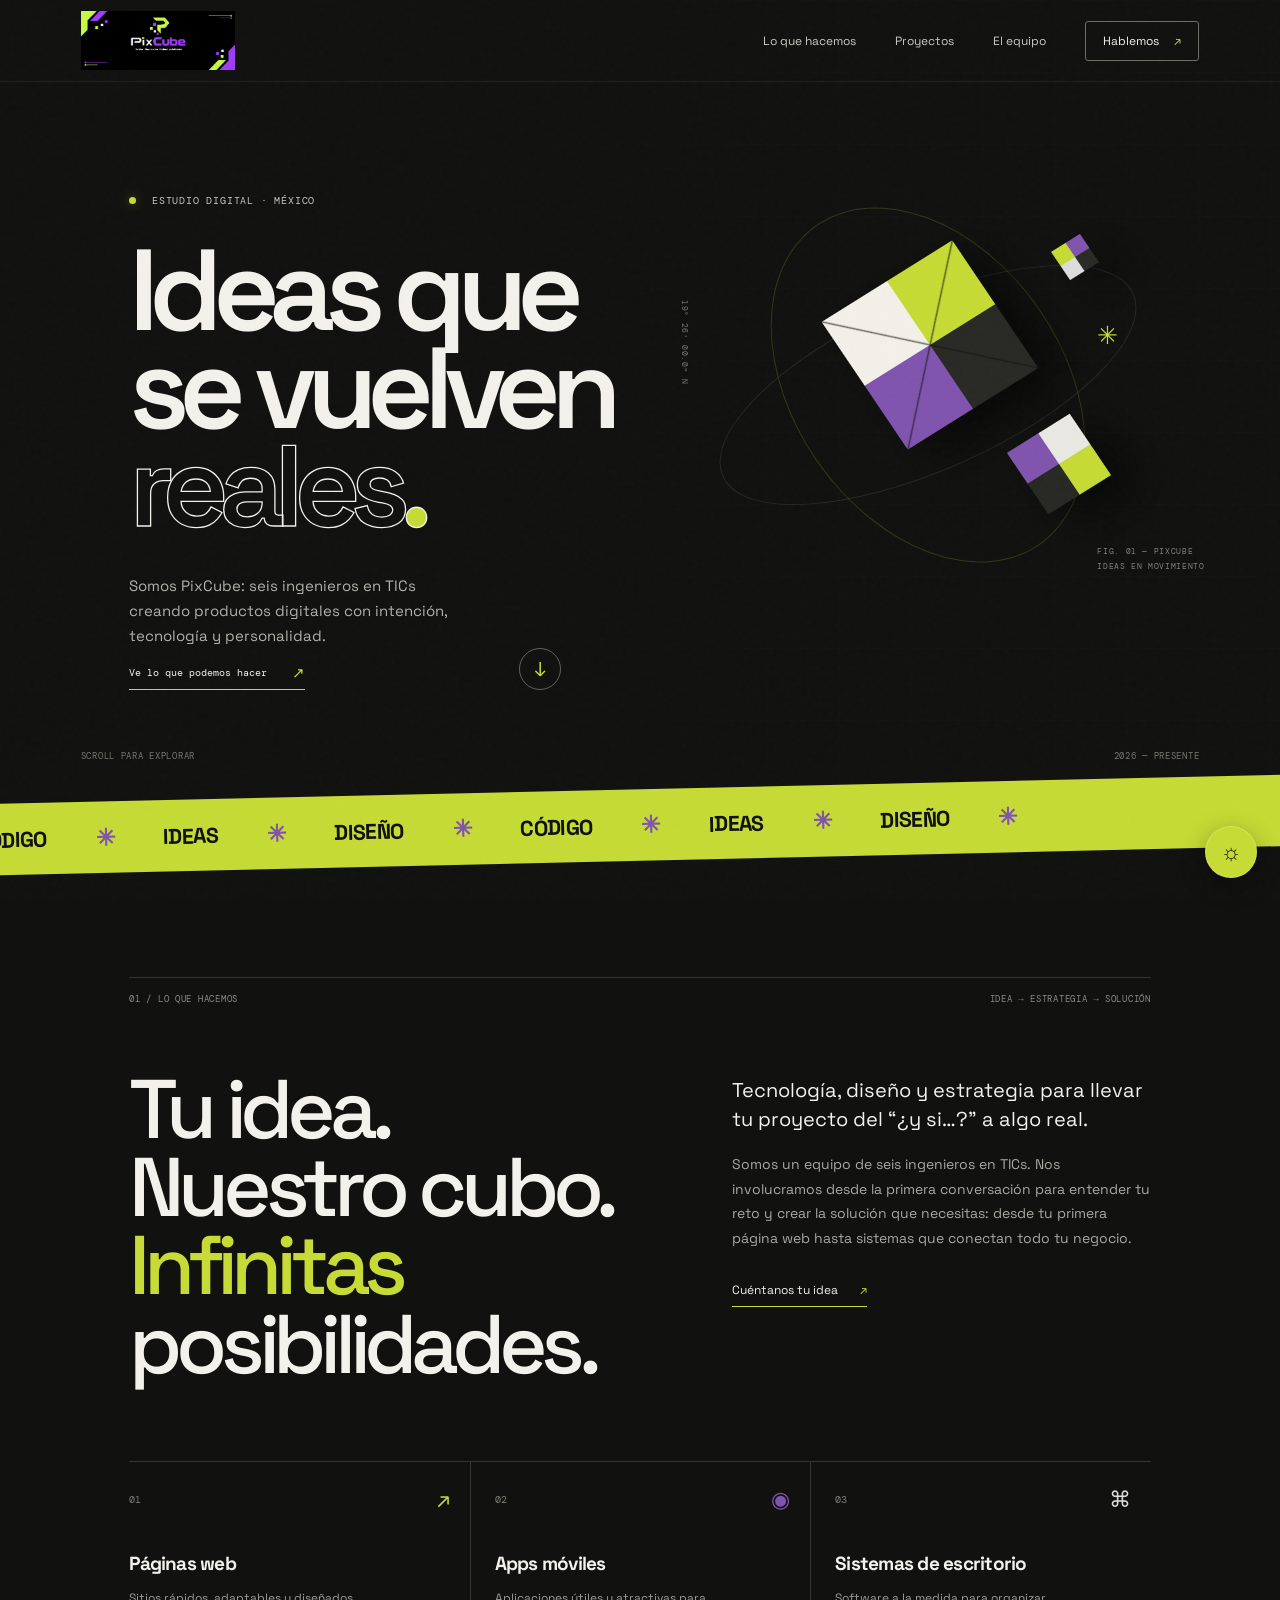
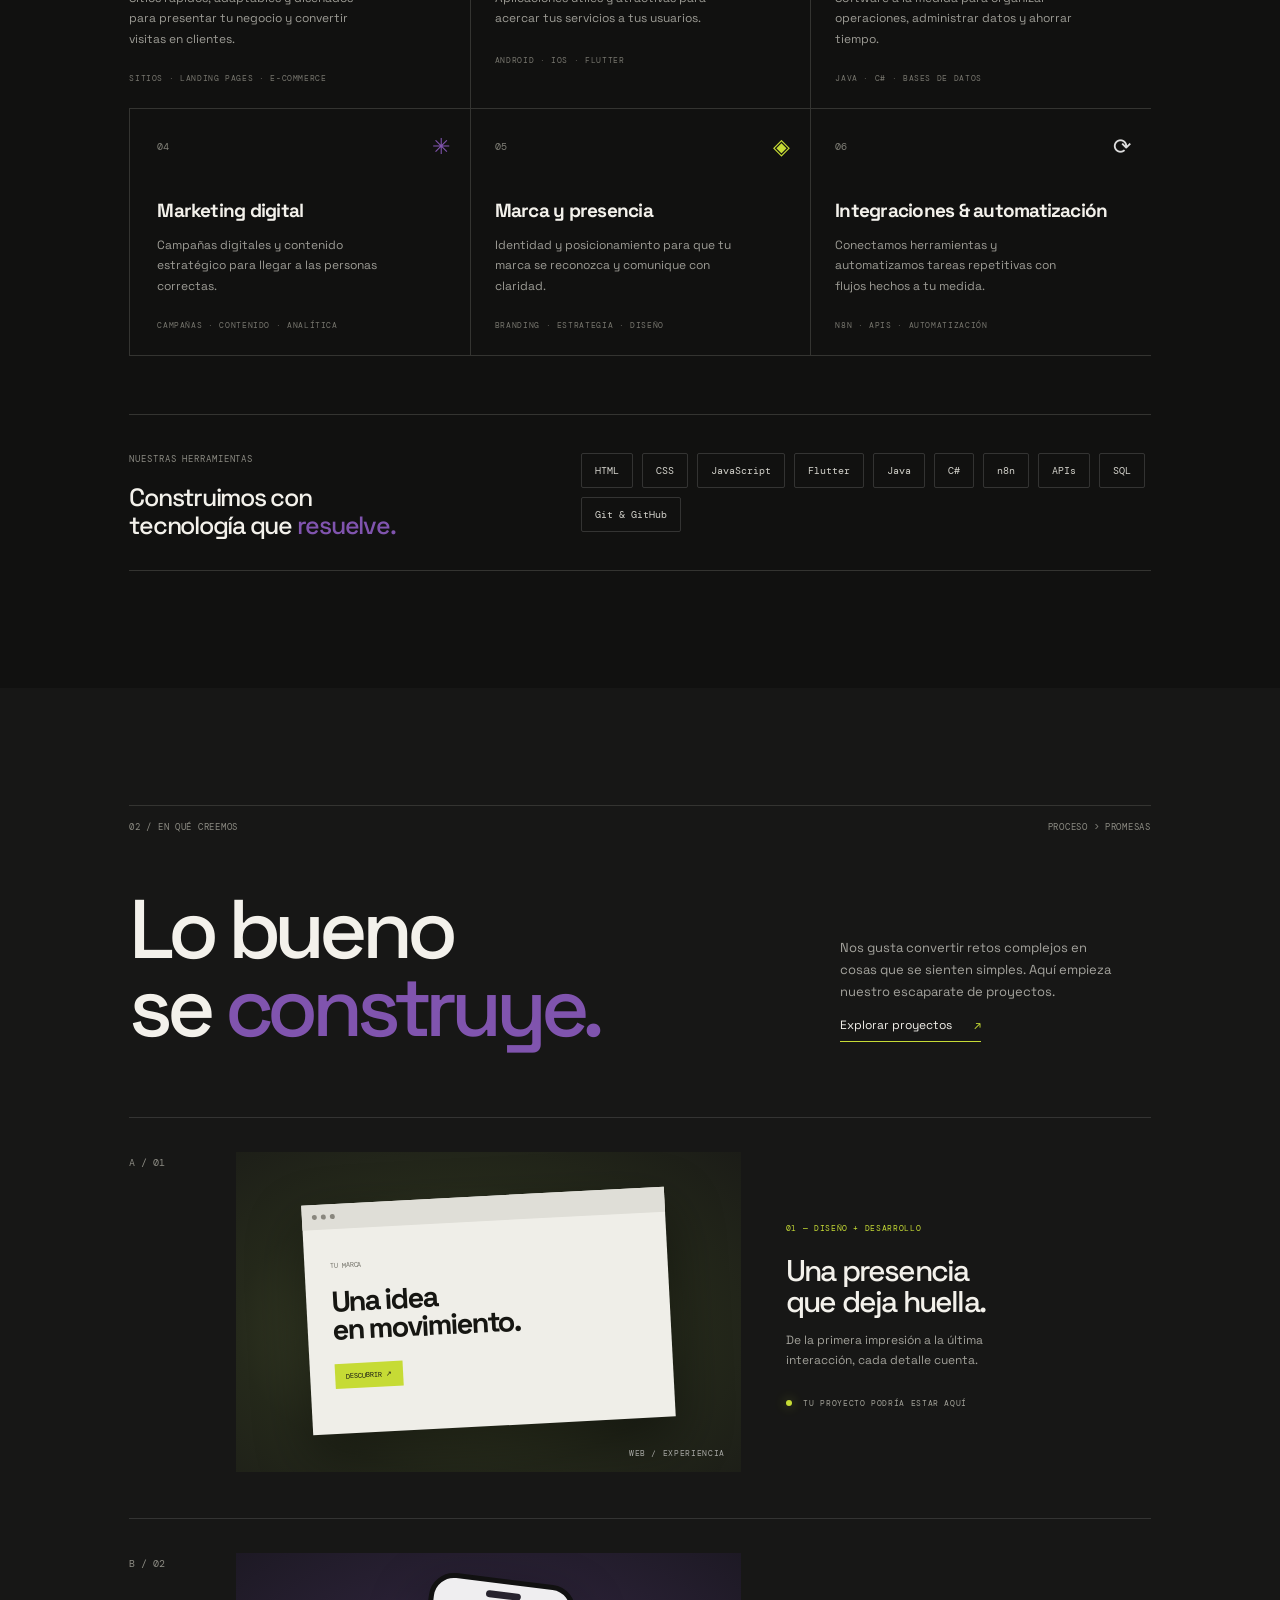
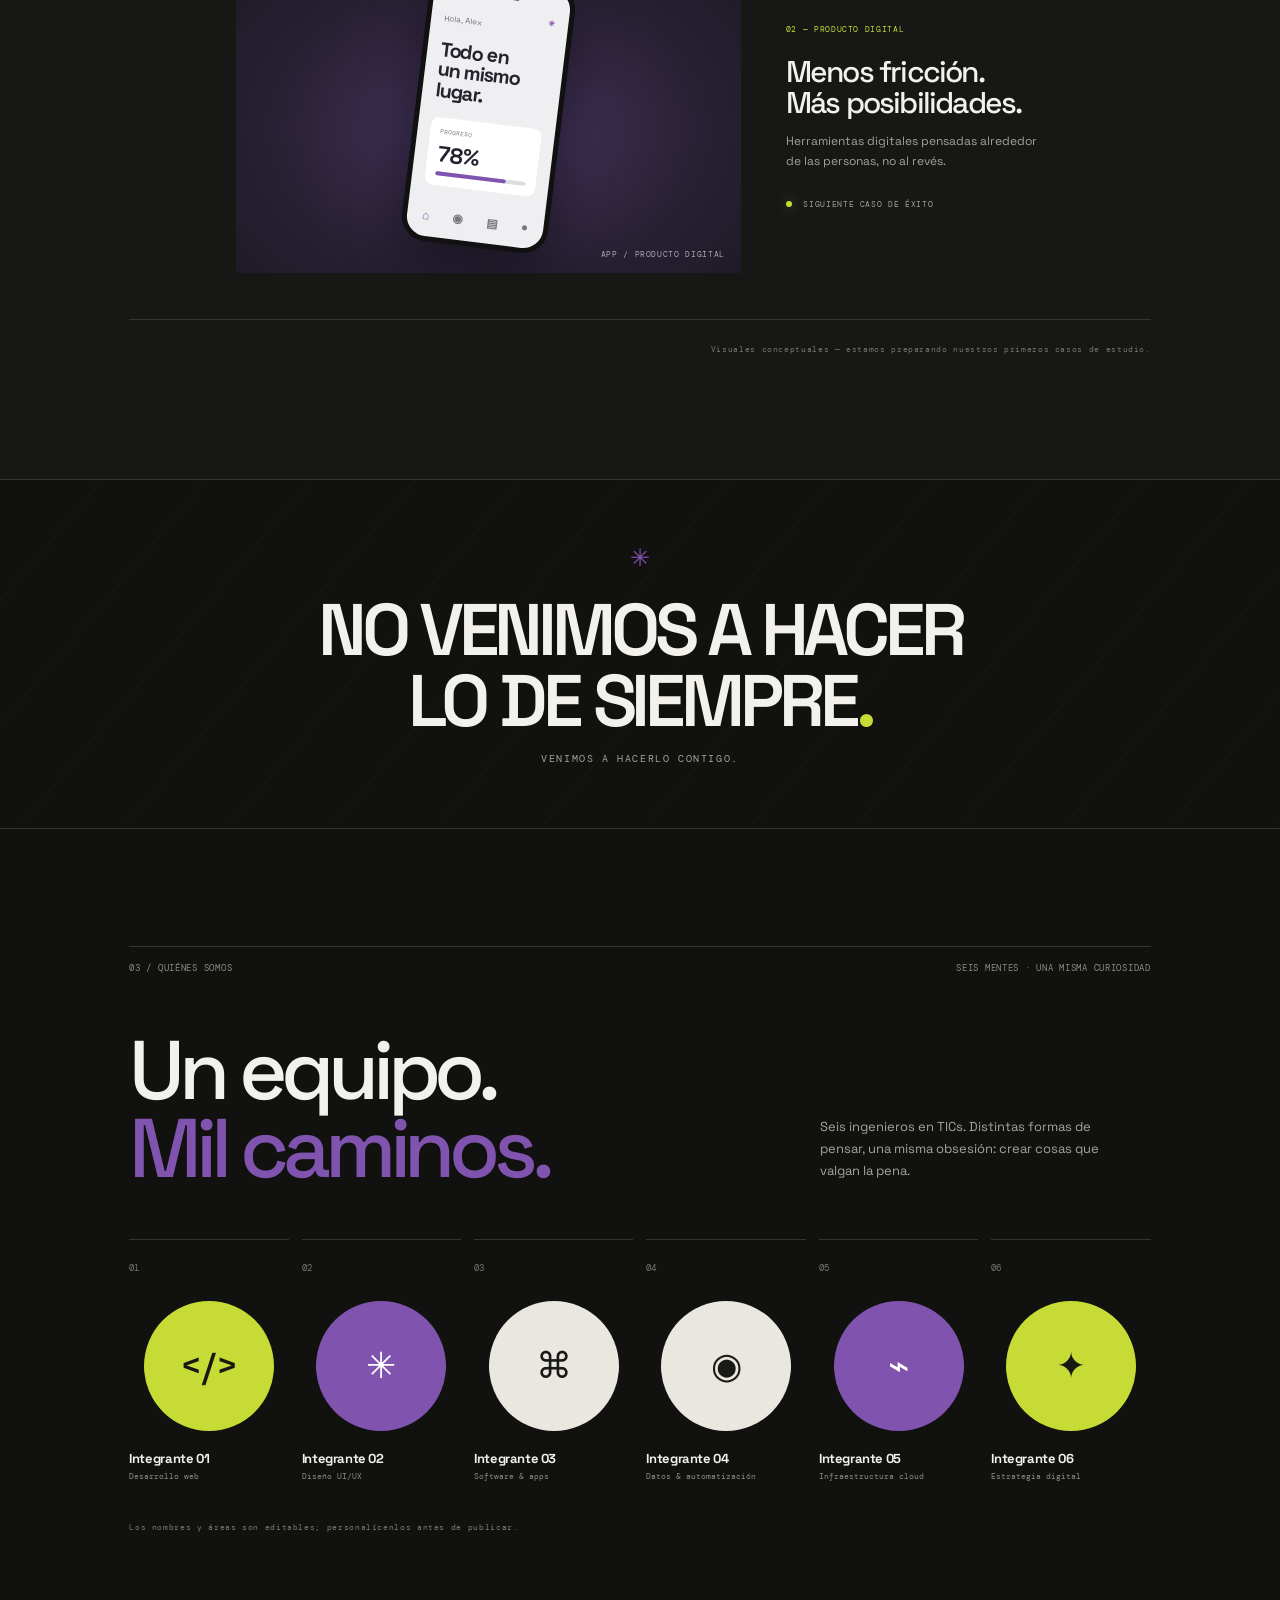
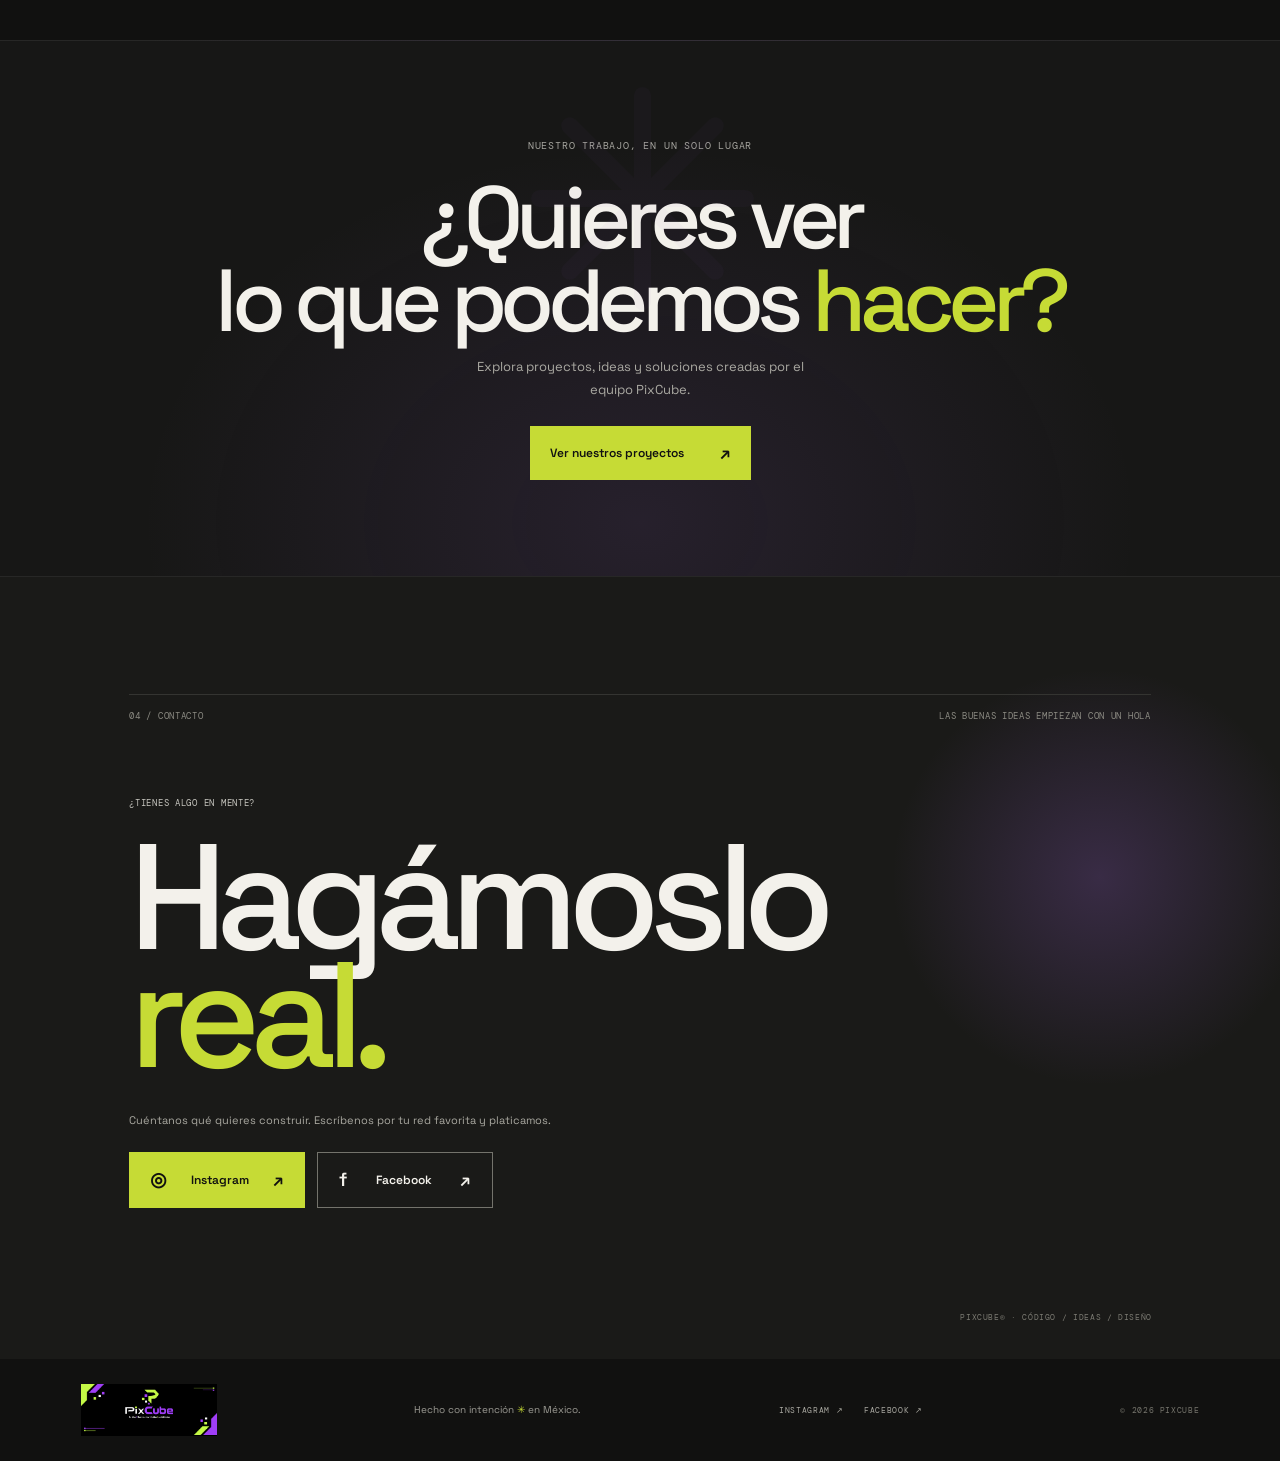
==== commit 8d4d3165: "Add files via upload" ====
--- a/index.html
+++ b/index.html
@@ -85,7 +85,7 @@
     </section>
 
     <section class="home-project-cta">
-      <div class="home-project-orbit" aria-hidden="true">✳</div>
+      <div class="home-project-orbit" aria-hidden="true"><svg viewBox="0 0 100 100" focusable="false"><path d="M50 8v84M8 50h84M20.3 20.3l59.4 59.4m0-59.4L20.3 79.7"/></svg></div>
       <p class="eyebrow">NUESTRO TRABAJO, EN UN SOLO LUGAR</p>
       <h2>¿Quieres ver<br>lo que podemos <span class="lime">hacer?</span></h2>
       <p class="home-project-copy">Explora proyectos, ideas y soluciones creadas por el equipo PixCube.</p>
--- a/styles.css
+++ b/styles.css
@@ -19,3 +19,5 @@
 @media(max-width:620px){.contact h2{font-size:clamp(58px,15.5vw,90px);letter-spacing:-.085em;max-width:100%;overflow-wrap:normal}.footer{padding-bottom:78px}.projects-hero{min-height:630px;padding:143px 7% 70px}.projects-hero h1{font-size:clamp(68px,17vw,100px);margin:37px 0 19px}.projects-lede{font-size:13px;max-width:320px}.projects-decoration{top:337px;right:-34%;transform:scale(.72);transform-origin:top center;opacity:.43}.projects-catalog{padding-top:65px}.projects-toolbar{display:block;padding:40px 0 29px}.projects-toolbar h2{font-size:55px}.project-filters{justify-content:flex-start;margin-top:24px}.filter-button{padding:9px 10px}.projects-grid{grid-template-columns:1fr;gap:16px}.portfolio-art{height:235px}.portfolio-details{padding:19px}.projects-empty{min-height:340px}.projects-cta{padding:65px 7%}.projects-cta h2{font-size:clamp(53px,13vw,76px)}.work-actions{margin:18px 0 0;max-width:330px}.work-actions p{font-size:12px}}
 .hero-project-link{display:inline-flex;align-items:center;gap:25px;margin-top:14px;padding-bottom:6px;border-bottom:1px solid var(--lime);font:10px var(--mono);color:var(--ink);transition:gap .2s,color .2s}.hero-project-link span{color:var(--lime);font-size:15px}.hero-project-link:hover{gap:34px;color:var(--lime)}.home-project-cta{position:relative;overflow:hidden;text-align:center;padding:88px 7% 96px;background:radial-gradient(ellipse at 50% 90%,#8054ae25,transparent 55%),#171716;border-top:1px solid #ffffff12;border-bottom:1px solid #ffffff12}.home-project-cta .eyebrow{color:#a5a49e}.home-project-cta h2{font-size:clamp(48px,7vw,88px);line-height:.94;letter-spacing:-.075em;font-weight:500;margin:25px 0 14px}.home-project-copy{color:#aaa9a2;font-size:13px;line-height:1.7;margin:0 auto 25px;max-width:360px}.home-project-button{position:relative;z-index:1;display:inline-flex;align-items:center;gap:36px;background:var(--lime);color:#111;padding:16px 20px;font-size:12px;font-weight:600;transition:transform .2s,background .2s}.home-project-button:hover{transform:translateY(-3px);background:#e0ef73}.home-project-button span{font-size:17px}.home-project-orbit{position:absolute;font-size:245px;line-height:1;color:#8054ae0a;left:calc(50% - 120px);top:35px;pointer-events:none;animation:spin 55s linear infinite}html[data-theme="light"] .home-project-cta{background:radial-gradient(ellipse at 50% 90%,#8054ae18,transparent 55%),#e9e8e1;border-color:#16161218}html[data-theme="light"] .home-project-copy{color:#5e5d56}html[data-theme="light"] .hero-project-link{color:var(--ink)}
 @media(max-width:620px){.hero-bottom{align-items:flex-end}.hero-bottom>div{max-width:calc(100% - 55px)}.hero-project-link{font-size:9px;gap:15px}.hero-project-link:hover{gap:20px}.home-project-cta{padding:69px 7% 75px}.home-project-cta h2{font-size:clamp(45px,12vw,62px)}.home-project-copy{font-size:12px;max-width:300px}.home-project-button{gap:20px;padding:15px 16px;font-size:11px}.home-project-orbit{font-size:190px;left:calc(50% - 95px);top:34px}}
+.home-project-orbit{width:245px;height:245px;font-size:0;line-height:1;color:#8054ae0a}.home-project-orbit svg{display:block;width:100%;height:100%;overflow:visible}.home-project-orbit path{fill:none;stroke:currentColor;stroke-width:7;stroke-linecap:round}
+@media(max-width:620px){.home-project-orbit{width:190px;height:190px}}
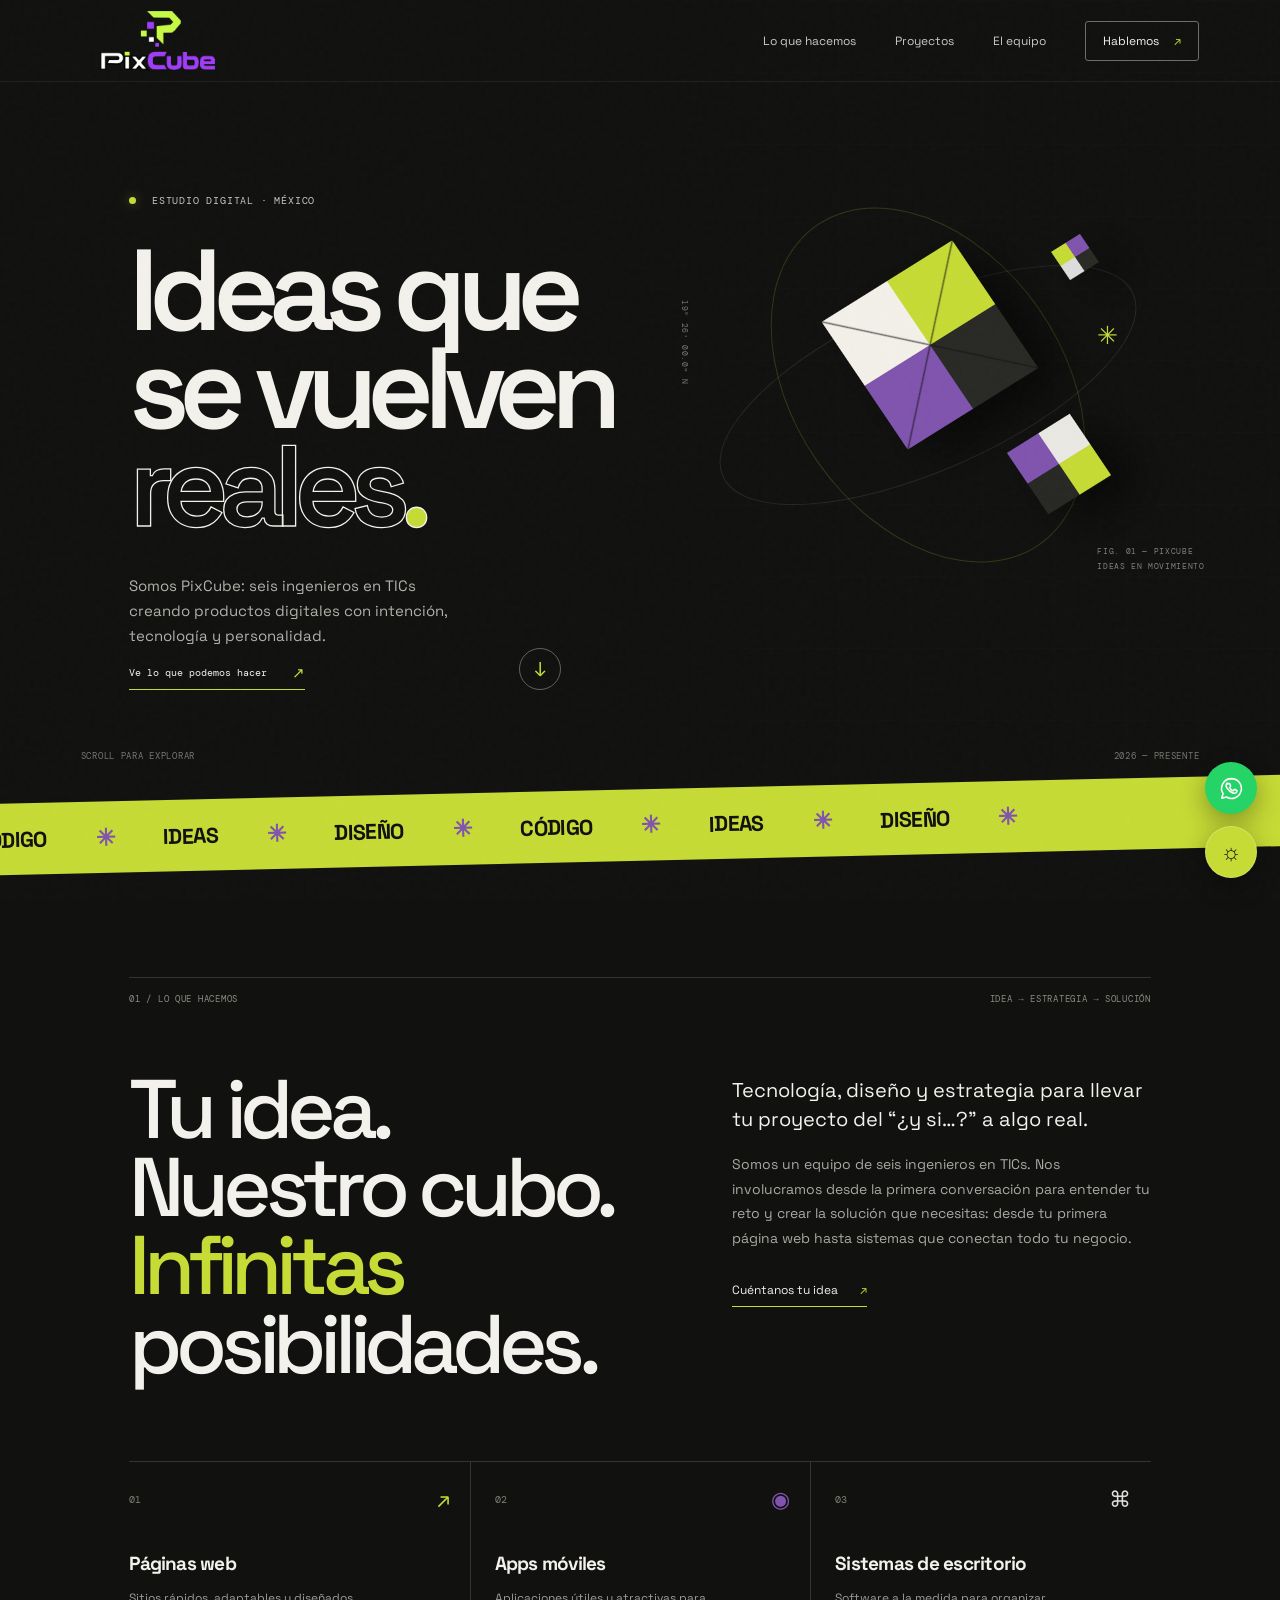
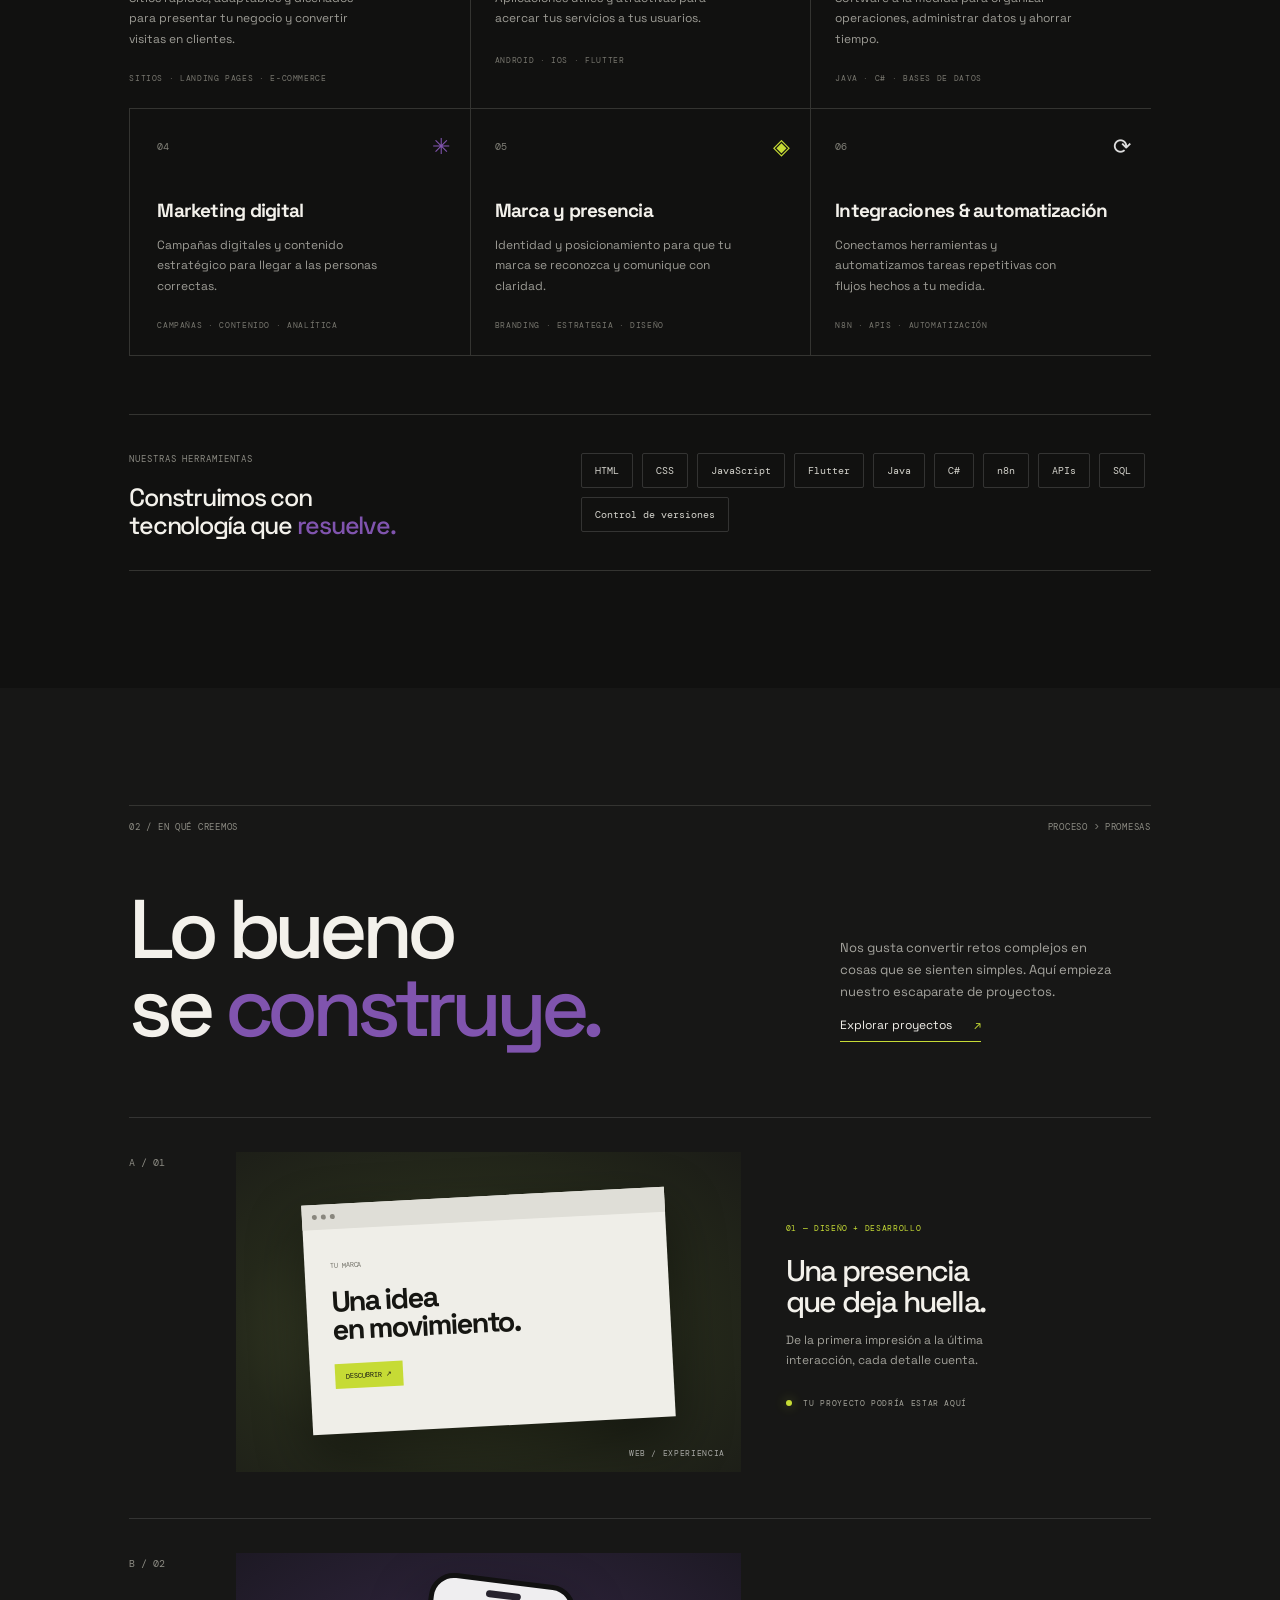
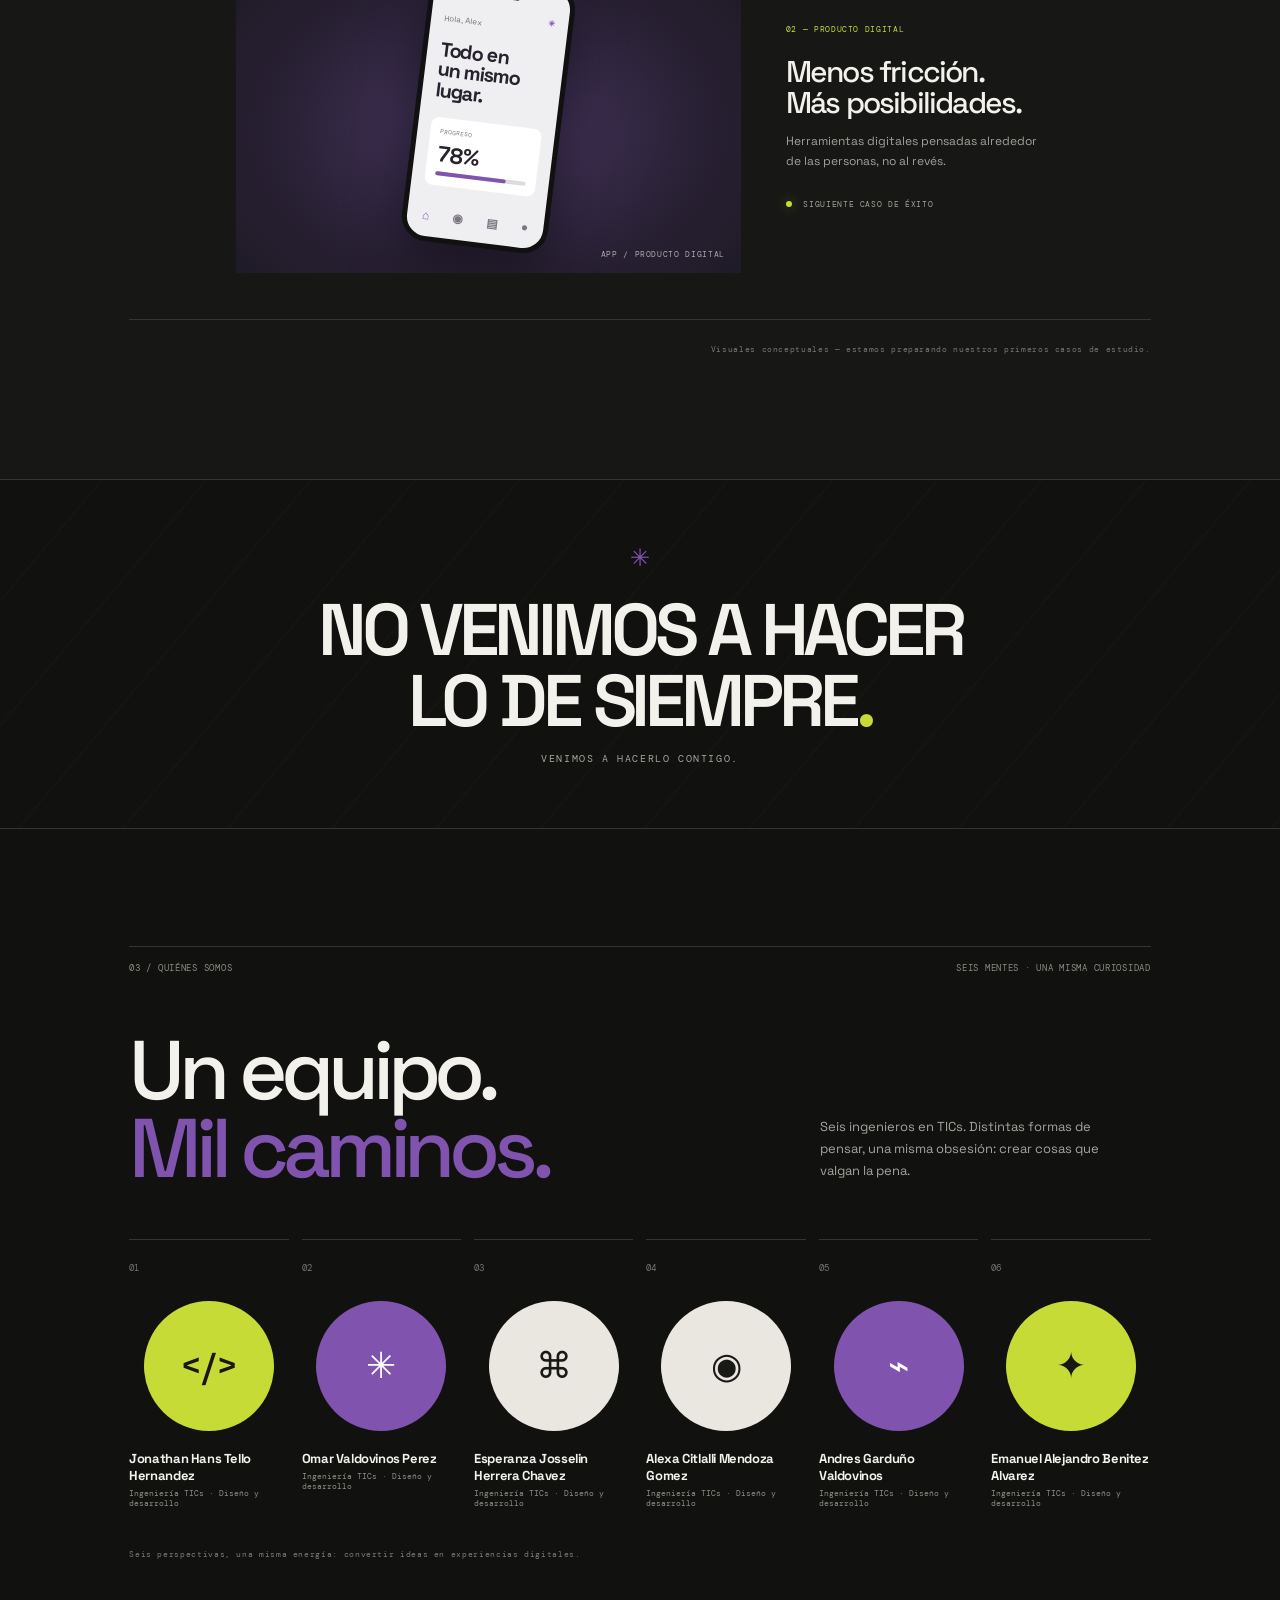
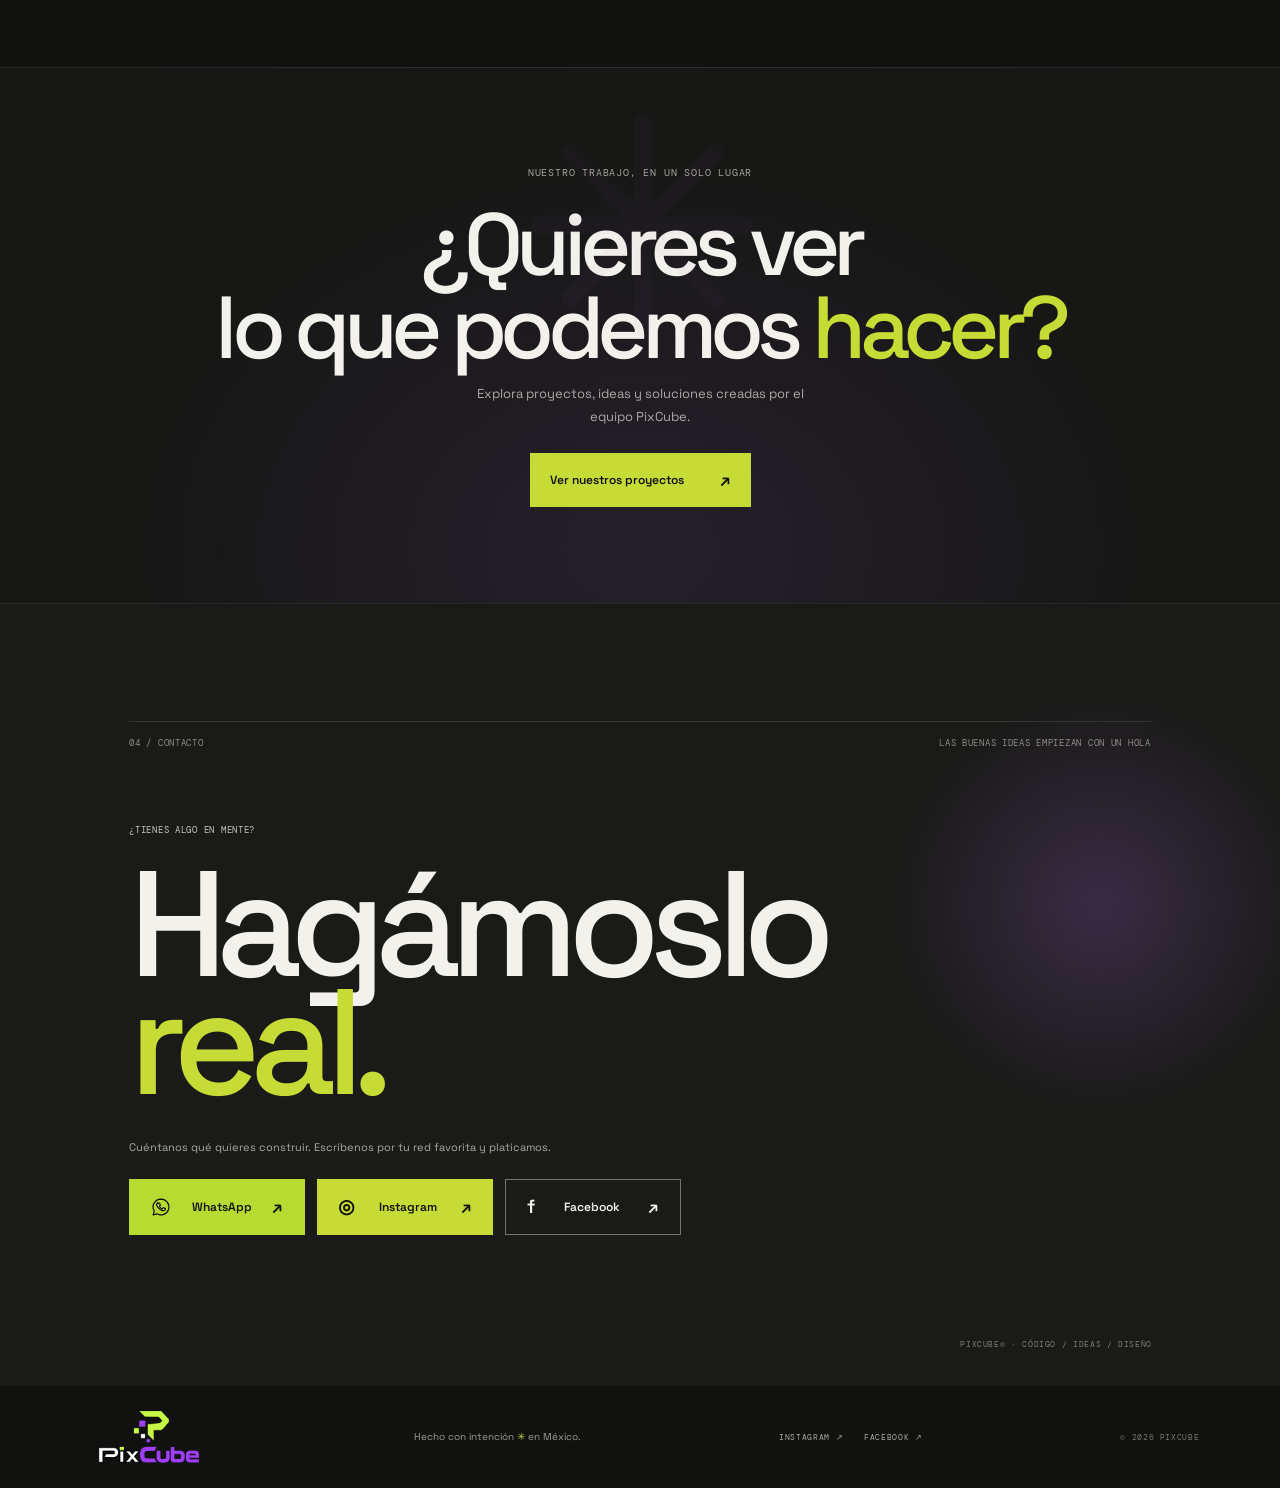
==== commit 5a4c57c3: "Add files via upload" ====
--- a/index.html
+++ b/index.html
@@ -55,7 +55,7 @@
         <article class="service-card"><span class="service-no">05</span><div class="service-icon icon-web">◈</div><h3>Marca y presencia</h3><p>Identidad y posicionamiento para que tu marca se reconozca y comunique con claridad.</p><span class="service-tags">BRANDING · ESTRATEGIA · DISEÑO</span></article>
         <article class="service-card"><span class="service-no">06</span><div class="service-icon icon-data">⟳</div><h3>Integraciones & automatización</h3><p>Conectamos herramientas y automatizamos tareas repetitivas con flujos hechos a tu medida.</p><span class="service-tags">N8N · APIS · AUTOMATIZACIÓN</span></article>
       </div>
-      <div class="stack-panel"><div><span class="stack-label">NUESTRAS HERRAMIENTAS</span><h3>Construimos con<br>tecnología que <span class="purple">resuelve.</span></h3></div><div class="tech-chips" aria-label="Tecnologías y herramientas"><span>HTML</span><span>CSS</span><span>JavaScript</span><span>Flutter</span><span>Java</span><span>C#</span><span>n8n</span><span>APIs</span><span>SQL</span><span>Git & GitHub</span></div></div>
+      <div class="stack-panel"><div><span class="stack-label">NUESTRAS HERRAMIENTAS</span><h3>Construimos con<br>tecnología que <span class="purple">resuelve.</span></h3></div><div class="tech-chips" aria-label="Tecnologías y herramientas"><span>HTML</span><span>CSS</span><span>JavaScript</span><span>Flutter</span><span>Java</span><span>C#</span><span>n8n</span><span>APIs</span><span>SQL</span><span>Control de versiones</span></div></div>
     </section>
 
     <section class="work section-pad" id="proyectos">
@@ -74,14 +74,14 @@
       <div class="section-kicker"><span>03 / QUIÉNES SOMOS</span><span>SEIS MENTES · UNA MISMA CURIOSIDAD</span></div>
       <div class="team-heading"><h2>Un equipo.<br><span class="purple">Mil caminos.</span></h2><p>Seis ingenieros en TICs. Distintas formas de pensar, una misma obsesión: crear cosas que valgan la pena.</p></div>
       <div class="team-grid">
-        <article class="team-card"><span class="team-number">01</span><div class="avatar avatar-lime">&lt;/&gt;</div><h3>Integrante 01</h3><p>Desarrollo web</p></article>
-        <article class="team-card"><span class="team-number">02</span><div class="avatar avatar-purple">✳</div><h3>Integrante 02</h3><p>Diseño UI/UX</p></article>
-        <article class="team-card"><span class="team-number">03</span><div class="avatar avatar-white">⌘</div><h3>Integrante 03</h3><p>Software & apps</p></article>
-        <article class="team-card"><span class="team-number">04</span><div class="avatar avatar-white">◉</div><h3>Integrante 04</h3><p>Datos & automatización</p></article>
-        <article class="team-card"><span class="team-number">05</span><div class="avatar avatar-purple">⌁</div><h3>Integrante 05</h3><p>Infraestructura cloud</p></article>
-        <article class="team-card"><span class="team-number">06</span><div class="avatar avatar-lime">✦</div><h3>Integrante 06</h3><p>Estrategia digital</p></article>
+        <article class="team-card"><span class="team-number">01</span><div class="avatar avatar-lime">&lt;/&gt;</div><h3>Jonathan Hans Tello Hernandez</h3><p>Ingeniería TICs · Diseño y desarrollo</p></article>
+        <article class="team-card"><span class="team-number">02</span><div class="avatar avatar-purple">✳︎</div><h3>Omar Valdovinos Perez</h3><p>Ingeniería TICs · Diseño y desarrollo</p></article>
+        <article class="team-card"><span class="team-number">03</span><div class="avatar avatar-white">⌘</div><h3>Esperanza Josselin Herrera Chavez</h3><p>Ingeniería TICs · Diseño y desarrollo</p></article>
+        <article class="team-card"><span class="team-number">04</span><div class="avatar avatar-white">◉</div><h3>Alexa Citlalli Mendoza Gomez</h3><p>Ingeniería TICs · Diseño y desarrollo</p></article>
+        <article class="team-card"><span class="team-number">05</span><div class="avatar avatar-purple">⌁</div><h3>Andres Garduño Valdovinos</h3><p>Ingeniería TICs · Diseño y desarrollo</p></article>
+        <article class="team-card"><span class="team-number">06</span><div class="avatar avatar-lime">✦</div><h3>Emanuel Alejandro Benitez Alvarez</h3><p>Ingeniería TICs · Diseño y desarrollo</p></article>
       </div>
-      <p class="team-note">Los nombres y áreas son editables; personalícenlos antes de publicar.</p>
+      <p class="team-note">Seis perspectivas, una misma energía: convertir ideas en experiencias digitales.</p>
     </section>
 
     <section class="home-project-cta">
@@ -92,11 +92,14 @@
       <a class="home-project-button" href="proyectos.html">Ver nuestros proyectos <span>↗</span></a>
     </section>
 
-    <section class="contact section-pad" id="contacto"><div class="contact-orb"></div><div class="section-kicker"><span>04 / CONTACTO</span><span>LAS BUENAS IDEAS EMPIEZAN CON UN HOLA</span></div><div class="contact-content"><p class="eyebrow">¿TIENES ALGO EN MENTE?</p><h2>Hagámoslo<br><span class="lime">real.</span></h2><p class="contact-small">Cuéntanos qué quieres construir. Escríbenos por tu red favorita y platicamos.</p><div class="contact-actions"><a class="contact-button" href="https://instagram.com/pixcubeoficial" target="_blank" rel="noopener noreferrer"><span class="social-glyph">◎</span>Instagram <span>↗</span></a><a class="contact-button contact-button-alt" href="https://www.facebook.com/profile.php?id=61595142443809" target="_blank" rel="noopener noreferrer"><span class="social-glyph">f</span>Facebook <span>↗</span></a></div></div><div class="contact-coord">PIXCUBE® · CÓDIGO / IDEAS / DISEÑO</div></section>
+    <section class="contact section-pad" id="contacto"><div class="contact-orb"></div><div class="section-kicker"><span>04 / CONTACTO</span><span>LAS BUENAS IDEAS EMPIEZAN CON UN HOLA</span></div><div class="contact-content"><p class="eyebrow">¿TIENES ALGO EN MENTE?</p><h2>Hagámoslo<br><span class="lime">real.</span></h2><p class="contact-small">Cuéntanos qué quieres construir. Escríbenos por tu red favorita y platicamos.</p><div class="contact-actions"><a class="contact-button contact-button-whatsapp" href="https://wa.me/523350424678?text=Hola%20PixCube%2C%20quiero%20cotizar%20un%20proyecto." target="_blank" rel="noopener noreferrer"><svg class="social-glyph" viewBox="0 0 24 24" aria-hidden="true"><path d="M12 2.5a9.5 9.5 0 0 0-8.1 14.45L2.6 21.4l4.58-1.2A9.5 9.5 0 1 0 12 2.5Z"/><path d="M8.4 7.8c.3-.6.6-.6.9-.6h.5c.2 0 .4 0 .5.4l.8 1.8c.1.3.1.5-.1.7l-.6.7c-.2.2-.2.4-.1.6.7 1.2 1.6 2.1 2.8 2.7.3.1.5.1.6-.1l.8-.9c.2-.2.4-.3.7-.2l1.7.8c.3.1.4.3.4.5 0 .3-.2 1.2-.7 1.6-.5.5-1.2.7-1.9.7-.5 0-1.2-.2-2-.5-2.8-1.1-4.6-3.8-4.8-4.1-.2-.3-1.1-1.5-1.1-2.9 0-1.3.7-2 1-2.2Z"/></svg>WhatsApp <span>↗</span></a><a class="contact-button" href="https://instagram.com/pixcubeoficial" target="_blank" rel="noopener noreferrer"><span class="social-glyph">◎</span>Instagram <span>↗</span></a><a class="contact-button contact-button-alt" href="https://www.facebook.com/profile.php?id=61595142443809" target="_blank" rel="noopener noreferrer"><span class="social-glyph">f</span>Facebook <span>↗</span></a></div></div><div class="contact-coord">PIXCUBE® · CÓDIGO / IDEAS / DISEÑO</div></section>
   </main>
 
   <footer class="footer"><a class="wordmark" href="#inicio"><img src="assets/pixcube-logo-horizontal.png" alt="PixCube"></a><p>Hecho con intención <span class="lime">✳</span> en México.</p><div class="socials"><a href="https://instagram.com/pixcubeoficial" target="_blank" rel="noopener noreferrer">INSTAGRAM ↗</a><a href="https://www.facebook.com/profile.php?id=61595142443809" target="_blank" rel="noopener noreferrer">FACEBOOK ↗</a></div><span class="copyright">© <span id="year">2026</span> PIXCUBE</span></footer>
   <button class="theme-toggle" type="button" aria-label="Cambiar a tema claro" title="Cambiar tema"><span class="theme-icon" aria-hidden="true">☼</span><span class="theme-tooltip">Cambiar tema</span></button>
+  <a class="whatsapp-float" href="https://wa.me/523350424678?text=Hola%20PixCube%2C%20quiero%20cotizar%20un%20proyecto." target="_blank" rel="noopener noreferrer" aria-label="Escríbenos por WhatsApp" title="Escríbenos por WhatsApp"><svg viewBox="0 0 24 24" aria-hidden="true"><path d="M12 2.5a9.5 9.5 0 0 0-8.1 14.45L2.6 21.4l4.58-1.2A9.5 9.5 0 1 0 12 2.5Z"/><path d="M8.4 7.8c.3-.6.6-.6.9-.6h.5c.2 0 .4 0 .5.4l.8 1.8c.1.3.1.5-.1.7l-.6.7c-.2.2-.2.4-.1.6.7 1.2 1.6 2.1 2.8 2.7.3.1.5.1.6-.1l.8-.9c.2-.2.4-.3.7-.2l1.7.8c.3.1.4.3.4.5 0 .3-.2 1.2-.7 1.6-.5.5-1.2.7-1.9.7-.5 0-1.2-.2-2-.5-2.8-1.1-4.6-3.8-4.8-4.1-.2-.3-1.1-1.5-1.1-2.9 0-1.3.7-2 1-2.2Z"/></svg></a>
   <script src="script.js"></script>
 </body>
 </html>
+
+
--- a/styles.css
+++ b/styles.css
@@ -5,7 +5,7 @@
 @media(prefers-reduced-motion:reduce){*,*::before,*::after{scroll-behavior:auto!important;animation-duration:.01ms!important;animation-iteration-count:1!important;transition-duration:.01ms!important}.reveal{opacity:1;transform:none}}
 
 /* Logo assets, expanded service grid, technology list and theme control */
-.wordmark{gap:0}.wordmark img{display:block;width:154px;height:59px;object-fit:contain;background:#000}.footer .wordmark img{width:136px;height:52px}.service-grid{grid-template-columns:repeat(3,minmax(0,1fr))}.service-card{padding:25px 24px 25px 0;min-height:228px}.service-card:nth-child(3n+2),.service-card:nth-child(3n+3){border-left:1px solid var(--line);padding-left:24px}.service-card:nth-child(n+4){border-top:1px solid var(--line)}
+.wordmark{gap:0}.wordmark img{display:block;width:154px;height:59px;object-fit:contain;background:transparent}.footer .wordmark img{width:136px;height:52px}.service-grid{grid-template-columns:repeat(3,minmax(0,1fr))}.service-card{padding:25px 24px 25px 0;min-height:228px}.service-card:nth-child(3n+2),.service-card:nth-child(3n+3){border-left:1px solid var(--line);padding-left:24px}.service-card:nth-child(n+4){border-top:1px solid var(--line)}
 .stack-panel{margin-top:58px;padding:31px 0;border-top:1px solid var(--line);border-bottom:1px solid var(--line);display:grid;grid-template-columns:1fr 1.4fr;gap:45px;align-items:center}.stack-label{font:9px var(--mono);letter-spacing:.1em;color:#8b8a82}.stack-panel h3{font-size:25px;line-height:1.1;letter-spacing:-.05em;margin:17px 0 0;font-weight:500}.tech-chips{display:flex;flex-wrap:wrap;gap:9px}.tech-chips span{font:10px var(--mono);padding:10px 13px;border:1px solid #ffffff25;color:#d4d3cc;border-radius:2px;transition:background .2s,color .2s,border-color .2s}.tech-chips span:hover{background:var(--lime);color:#111;border-color:var(--lime)}
 .contact-actions{display:flex;gap:12px;flex-wrap:wrap;margin-top:25px}.contact-content .contact-small{margin-top:0}.contact-button{gap:16px;min-width:176px;justify-content:space-between}.contact-button .social-glyph{font-size:19px;line-height:1}.contact-button-alt{background:transparent;color:var(--ink);border:1px solid #74736c}.contact-button-alt:hover{background:var(--ink);color:var(--bg)}
 .theme-toggle{position:fixed;z-index:20;right:23px;bottom:22px;width:52px;height:52px;border-radius:50%;border:1px solid #ffffff35;background:var(--lime);color:#111;display:grid;place-items:center;box-shadow:0 8px 26px #0005;cursor:pointer;transition:transform .25s,background .25s}.theme-toggle:hover{transform:rotate(-12deg) scale(1.08)}.theme-icon{font-size:23px;line-height:1}.theme-tooltip{position:absolute;right:62px;white-space:nowrap;background:var(--ink);color:var(--bg);padding:8px 11px;font:9px var(--mono);opacity:0;transform:translateX(6px);transition:.2s;pointer-events:none}.theme-toggle:hover .theme-tooltip,.theme-toggle:focus-visible .theme-tooltip{opacity:1;transform:none}
@@ -21,3 +21,16 @@
 @media(max-width:620px){.hero-bottom{align-items:flex-end}.hero-bottom>div{max-width:calc(100% - 55px)}.hero-project-link{font-size:9px;gap:15px}.hero-project-link:hover{gap:20px}.home-project-cta{padding:69px 7% 75px}.home-project-cta h2{font-size:clamp(45px,12vw,62px)}.home-project-copy{font-size:12px;max-width:300px}.home-project-button{gap:20px;padding:15px 16px;font-size:11px}.home-project-orbit{font-size:190px;left:calc(50% - 95px);top:34px}}
 .home-project-orbit{width:245px;height:245px;font-size:0;line-height:1;color:#8054ae0a}.home-project-orbit svg{display:block;width:100%;height:100%;overflow:visible}.home-project-orbit path{fill:none;stroke:currentColor;stroke-width:7;stroke-linecap:round}
 @media(max-width:620px){.home-project-orbit{width:190px;height:190px}}
+.projects-disclaimer{position:relative;z-index:1;max-width:510px;margin-top:16px;color:#85847d;font:9px/1.7 var(--mono);letter-spacing:.02em}.portfolio-art img{position:absolute;inset:0}.portfolio-category{z-index:2}.portfolio-arrow{position:absolute;z-index:3;top:50%;transform:translateY(-50%);width:37px;height:37px;border:1px solid #ffffff50;border-radius:50%;background:#111a;color:#fff;font-size:18px;cursor:pointer;backdrop-filter:blur(8px);transition:background .2s,transform .2s}.portfolio-arrow:hover{background:var(--purple);transform:translateY(-50%) scale(1.08)}.portfolio-arrow-prev{left:13px}.portfolio-arrow-next{right:13px}.portfolio-image-counter{position:absolute;z-index:2;right:14px;bottom:13px;padding:7px 9px;background:#111c;color:#fff;font:8px var(--mono);letter-spacing:.07em}.portfolio-details h3{margin-bottom:8px}.portfolio-status{font:8px/1.5 var(--mono)!important;letter-spacing:.045em;text-transform:uppercase;color:var(--lime)!important;margin:0 0 12px!important}.portfolio-description{font-size:12px;line-height:1.7;color:#a5a49e;margin:0;max-width:480px}.contact-button-whatsapp{background:#b8db32;color:#111;border:1px solid #b8db32}.contact-button-whatsapp:hover{background:#d3ec62;color:#111}.contact-button svg.social-glyph{width:20px;height:20px;flex:none;fill:none;stroke:currentColor;stroke-width:1.45;stroke-linecap:round;stroke-linejoin:round}.whatsapp-float{position:fixed;z-index:19;right:23px;bottom:86px;width:52px;height:52px;border-radius:50%;display:grid;place-items:center;background:#25d366;color:#fff;box-shadow:0 8px 26px #0005;transition:transform .2s,box-shadow .2s}.whatsapp-float:hover{transform:translateY(-3px) scale(1.05);box-shadow:0 12px 28px #0006}.whatsapp-float svg{width:25px;height:25px;fill:none;stroke:currentColor;stroke-width:1.5;stroke-linecap:round;stroke-linejoin:round}.team-card h3{overflow-wrap:anywhere}.projects-empty[hidden],.project-filters[hidden]{display:none!important}html[data-theme="light"] .portfolio-description{color:#5e5d56}html[data-theme="light"] .portfolio-status{color:#627800!important}html[data-theme="light"] .projects-disclaimer{color:#65645e}
+@media(max-width:850px){.team-grid{grid-template-columns:repeat(3,minmax(0,1fr))}}
+@media(max-width:620px){.whatsapp-float{right:14px;bottom:72px;width:47px;height:47px}.projects-disclaimer{font-size:8px;max-width:330px}.portfolio-arrow{width:34px;height:34px}.team-card h3{font-size:11px}.team-card p{font-size:7px}}
+
+/* Vista ampliada de proyecto y ajustes para pantallas medianas y pequeñas */
+.portfolio-preview{position:absolute;inset:0;width:100%;height:100%;padding:0;border:0;background:transparent;display:grid;place-items:center;cursor:zoom-in;z-index:1}.portfolio-preview img{position:absolute;inset:0;width:100%;height:100%;object-fit:cover;transition:transform .5s}.portfolio-preview:hover img{transform:scale(1.045)}.portfolio-preview .portfolio-art-symbol{pointer-events:none}.portfolio-arrow{z-index:3}.portfolio-category,.portfolio-image-counter{z-index:2}.portfolio-more{margin-top:18px;padding:0;border:0;background:none;color:var(--lime);font:9px var(--mono);letter-spacing:.03em;cursor:pointer}.portfolio-more:hover{color:var(--purple)}
+.project-modal{width:min(1120px,calc(100vw - 48px));max-width:none;max-height:min(88dvh,900px);padding:0;border:1px solid var(--line);background:var(--panel);color:var(--ink);overflow:hidden;box-shadow:0 30px 110px #0009}.project-modal::backdrop{background:#090909cf;backdrop-filter:blur(8px)}.project-modal-layout{display:grid;grid-template-columns:minmax(0,1.2fr) minmax(300px,.8fr);min-height:min(610px,78dvh);max-height:min(88dvh,900px)}.project-modal-media{min-width:0;min-height:0;position:relative;display:grid;place-items:center;overflow:hidden;background:#111}.project-modal-image{display:block;width:100%;height:100%;max-height:min(88dvh,900px);object-fit:contain}.project-modal-arrow{position:absolute;top:50%;transform:translateY(-50%);width:44px;height:44px;border-radius:50%;border:1px solid #ffffff55;background:#111b;color:white;font-size:21px;cursor:pointer;backdrop-filter:blur(8px)}.project-modal-arrow:hover{background:var(--purple)}.project-modal-prev{left:17px}.project-modal-next{right:17px}.project-modal-counter{position:absolute;right:17px;bottom:17px;padding:9px 11px;background:#111d;color:white;font:9px var(--mono)}.project-modal-content{position:relative;padding:clamp(28px,4vw,54px);overflow-y:auto;align-self:stretch}.project-modal-close{position:absolute;right:18px;top:15px;width:42px;height:42px;border:1px solid var(--line);background:transparent;color:var(--ink);font-size:29px;line-height:1;cursor:pointer}.project-modal-category{font:9px var(--mono);letter-spacing:.11em;color:var(--lime);margin:25px 0 23px}.project-modal-title{font-size:clamp(32px,4vw,53px);line-height:.96;letter-spacing:-.07em;margin:0 40px 15px 0}.project-modal-status{font:9px/1.7 var(--mono);letter-spacing:.04em;text-transform:uppercase;color:var(--lime);margin:0 0 20px}.project-modal-description{font-size:14px;line-height:1.8;color:#a5a49e}.project-modal-tags{margin-top:23px}.project-modal-contact{margin-top:29px;text-decoration:none;display:inline-flex;gap:20px;align-items:center}.project-modal[open]{animation:modal-in .25s ease-out}@keyframes modal-in{from{opacity:0;transform:translateY(12px) scale(.985)}to{opacity:1;transform:none}}body.project-modal-open{overflow:hidden}.project-modal-arrow[hidden]{display:none}.project-modal[open] .project-modal-content{overscroll-behavior:contain}
+html[data-theme="light"] .project-modal-description{color:#5e5d56}html[data-theme="light"] .project-modal{background:#f3f2eb}html[data-theme="light"] .project-modal-media{background:#191918}
+@media(max-width:850px){.project-modal{width:min(720px,calc(100vw - 32px));max-height:90dvh}.project-modal-layout{grid-template-columns:1fr;grid-template-rows:minmax(250px,44dvh) auto;max-height:90dvh}.project-modal-media{min-height:250px}.project-modal-image{max-height:44dvh}.project-modal-content{padding:27px 30px 32px}.project-modal-category{margin-top:24px}.project-modal-title{font-size:clamp(32px,7vw,48px)}}
+@media(max-width:620px){.project-modal{width:calc(100vw - 16px);max-height:calc(100dvh - 16px)}.project-modal-layout{grid-template-rows:minmax(210px,38dvh) auto;max-height:calc(100dvh - 16px)}.project-modal-media{min-height:210px}.project-modal-image{max-height:38dvh}.project-modal-content{padding:20px 21px 25px;max-height:calc(62dvh - 30px)}.project-modal-close{right:12px;top:11px;width:38px;height:38px}.project-modal-category{font-size:8px;margin:22px 40px 16px 0}.project-modal-title{font-size:clamp(29px,9vw,40px);margin-bottom:12px}.project-modal-description{font-size:12px}.project-modal-arrow{width:38px;height:38px}.project-modal-prev{left:10px}.project-modal-next{right:10px}.project-modal-counter{right:10px;bottom:10px}.project-modal-contact{padding:13px 14px;font-size:11px}.portfolio-more{font-size:9px}}
+.project-modal-image[hidden],.project-modal-placeholder[hidden]{display:none}.project-modal-placeholder{font-size:100px;color:var(--lime);animation:float 5s ease-in-out infinite}.project-modal-media:has(.project-modal-placeholder:not([hidden])){background:radial-gradient(ellipse at center,#3a4430,#1d1d1b 70%)}
+@media(max-width:850px){.project-modal-placeholder{font-size:75px}}
+
